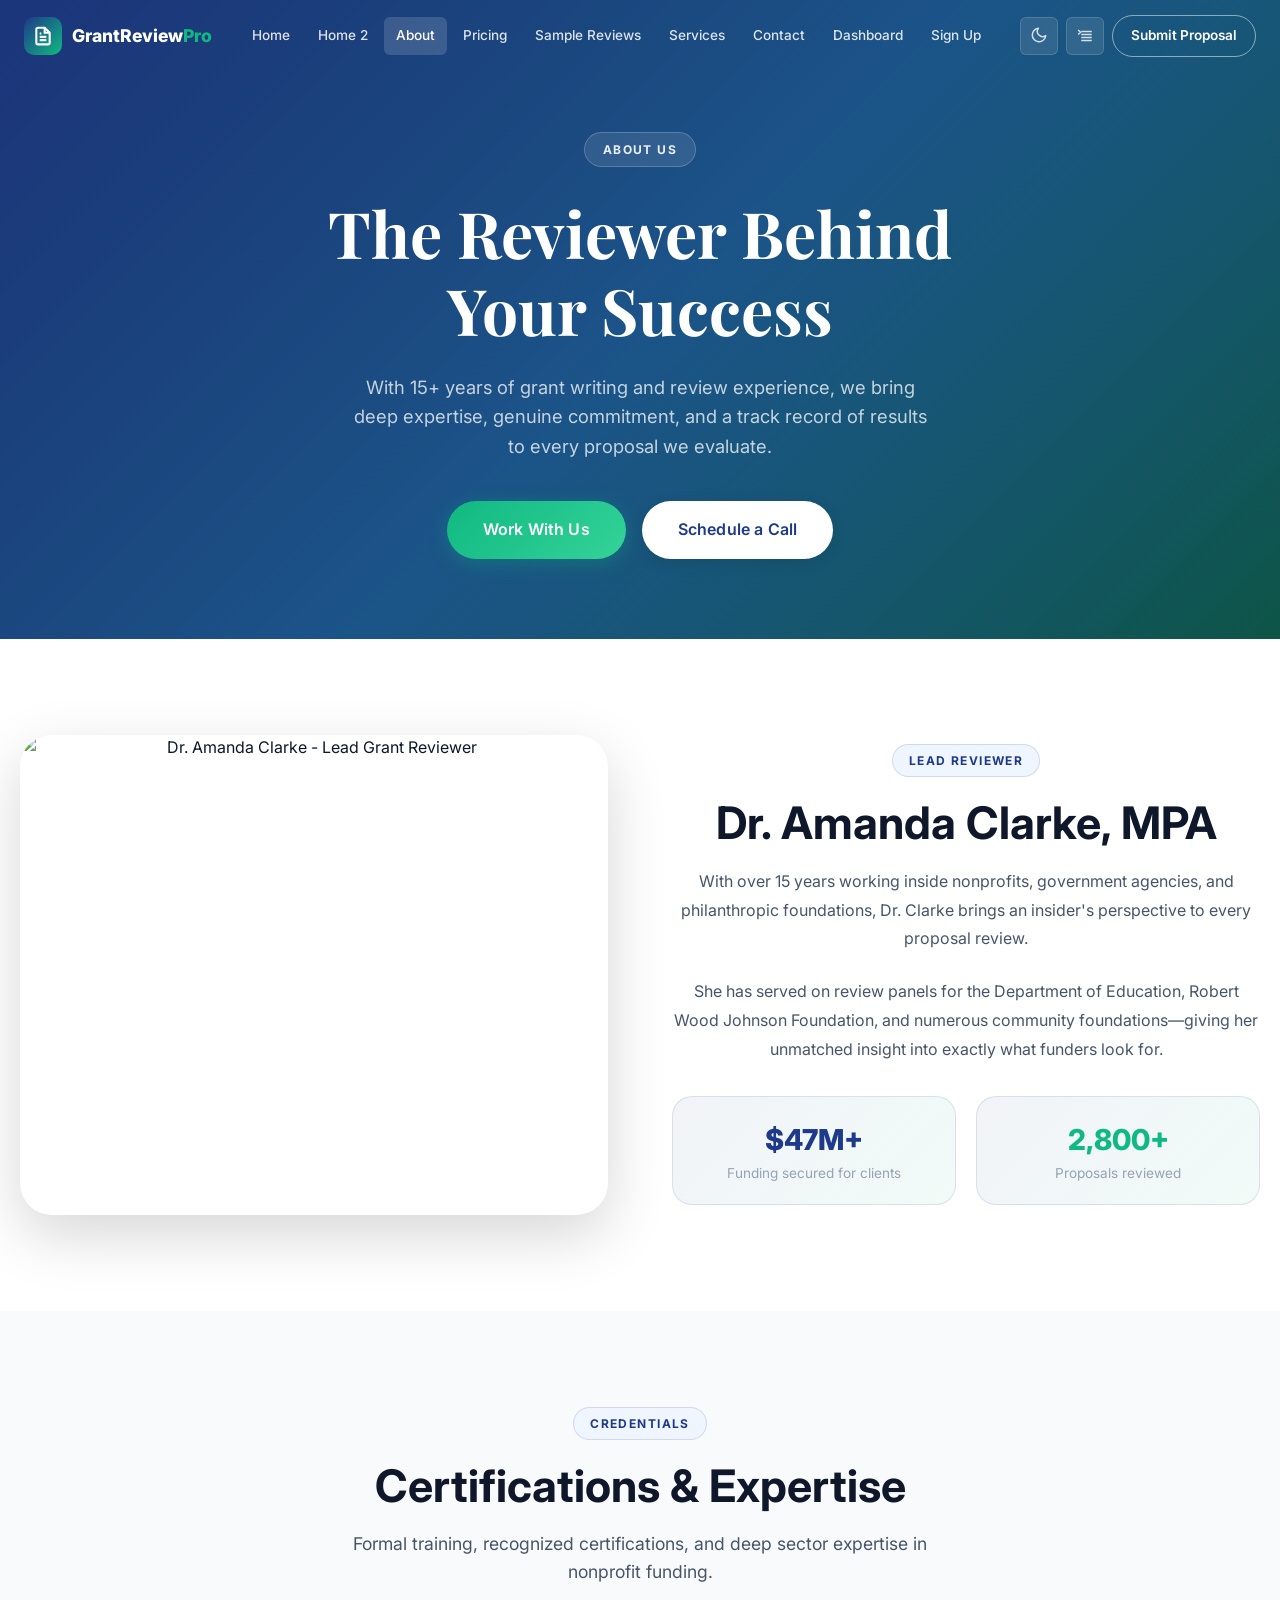
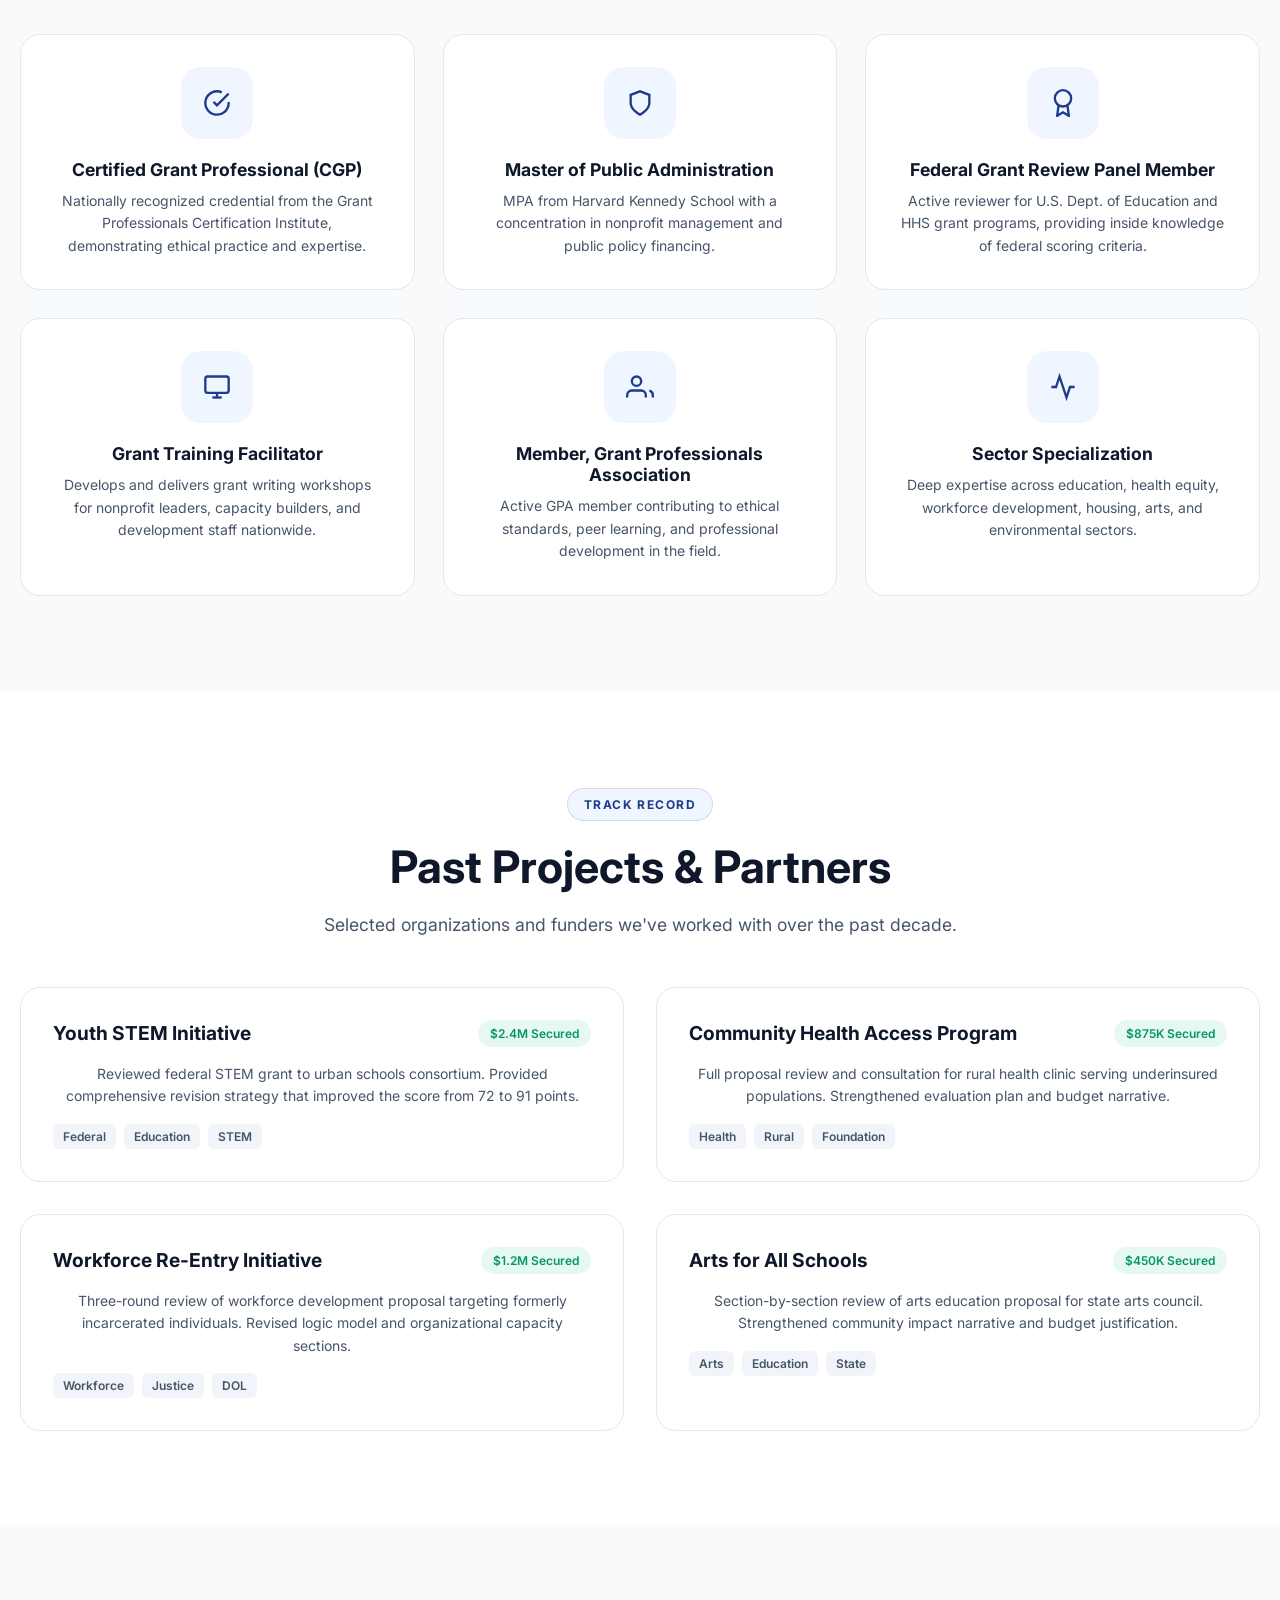
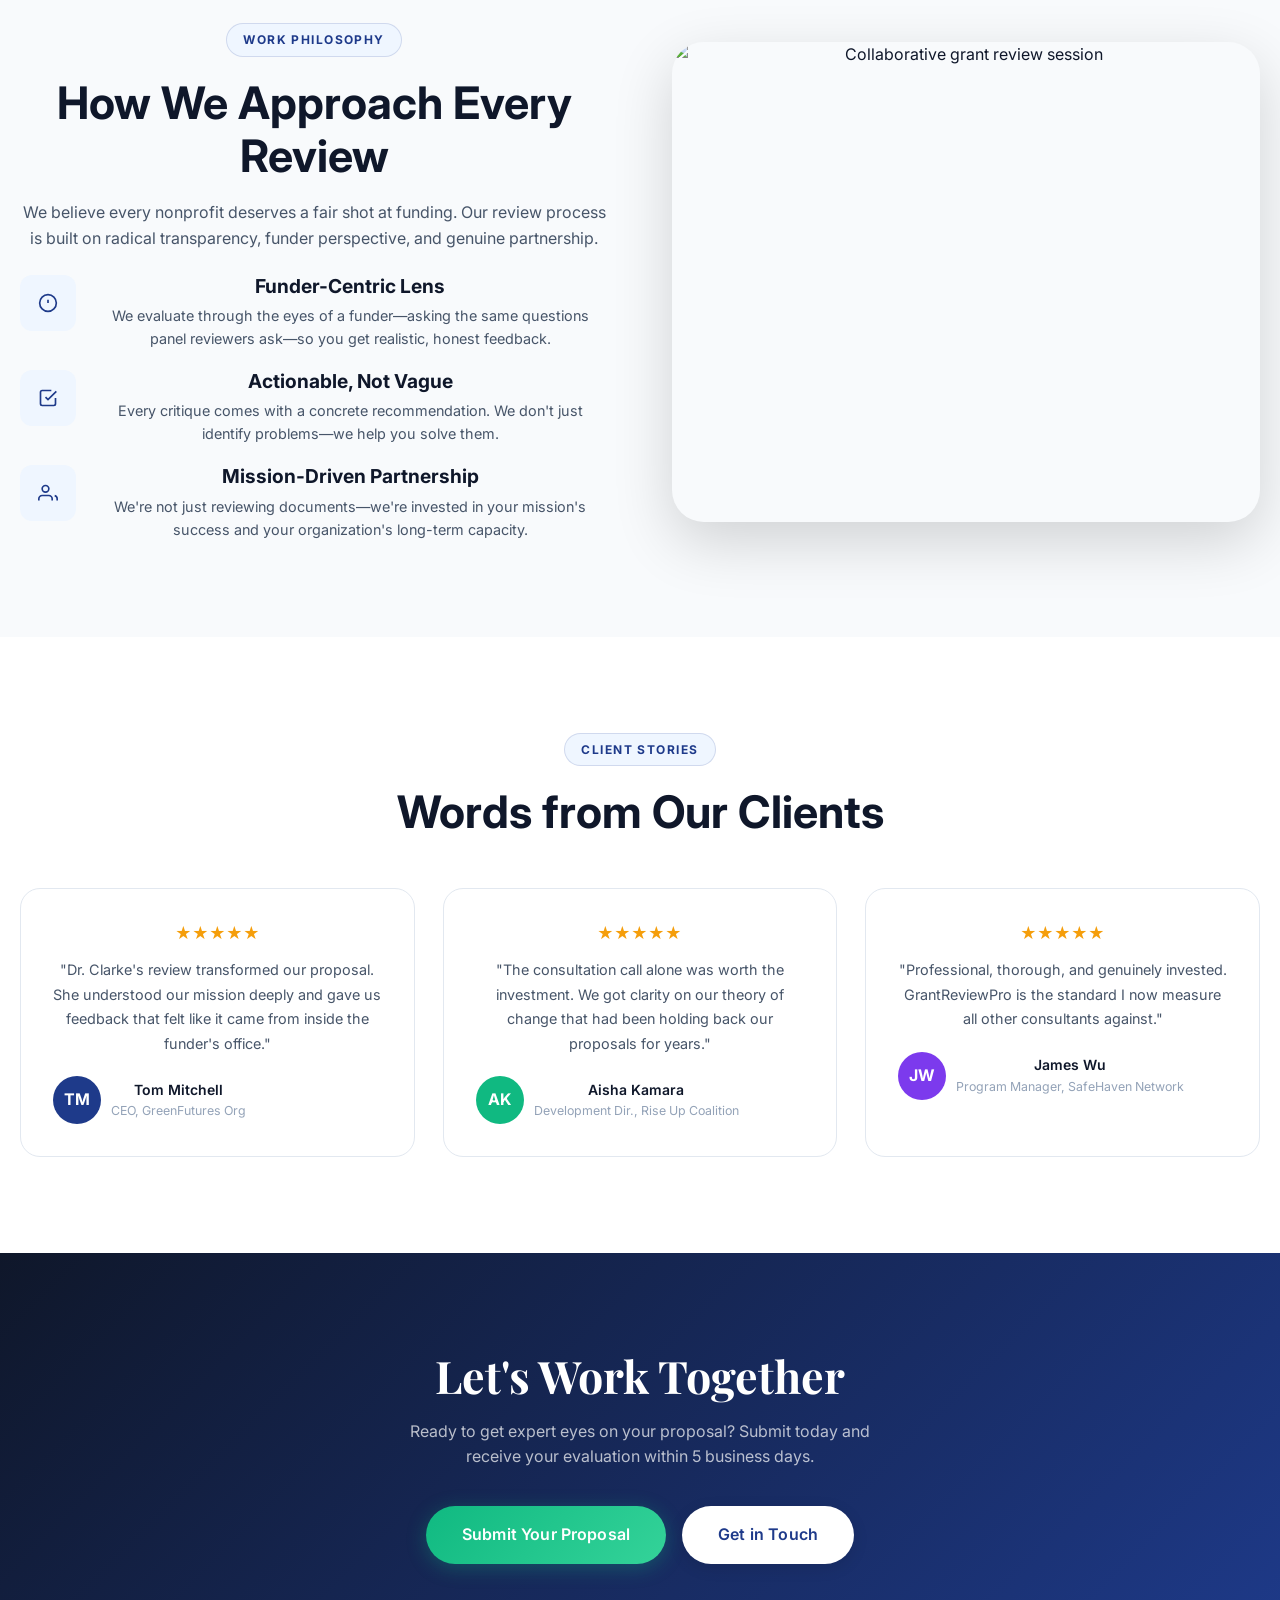
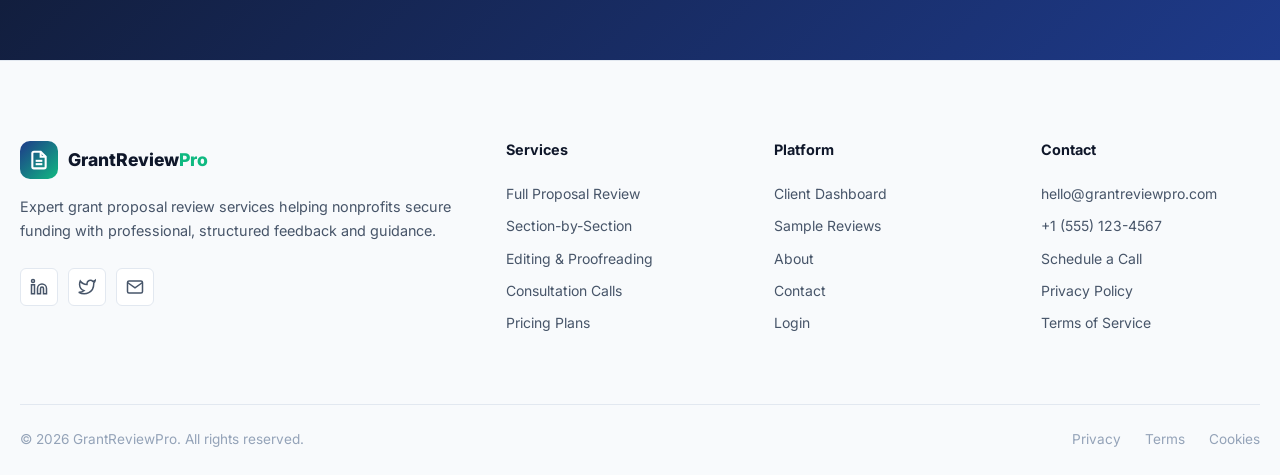
==== about.html @ 3aad11c5 "first commit" ====
<!DOCTYPE html>
<html lang="en" data-theme="light">
<head>
<meta charset="UTF-8"/>
<meta name="viewport" content="width=device-width, initial-scale=1.0"/>
<title>About – GrantReviewPro</title>
<meta name="description" content="Meet the expert behind GrantReviewPro. 15+ years of grant review experience helping nonprofits secure funding."/>
<link href="https://fonts.googleapis.com/css2?family=Inter:wght@300;400;500;600;700;800;900&family=Playfair+Display:wght@600;700;800&display=swap" rel="stylesheet"/>
<link rel="stylesheet" href="assets/css/main.css"/>
<link rel="stylesheet" href="assets/css/nav.css"/>
</head>
<body>
<div id="navbar-placeholder"></div>

<!-- HERO -->
<section class="hero" style="min-height:70vh">
  <div class="hero-bg" style="background-image:url('https://images.unsplash.com/photo-1521737604893-d14cc237f11d?w=1920&q=80')"></div>
  <div class="overlay"></div>
  <div class="hero-content">
    <div class="hero-label">About Us</div>
    <h1 class="font-display">The Reviewer Behind<br>Your Success</h1>
    <p>With 15+ years of grant writing and review experience, we bring deep expertise, genuine commitment, and a track record of results to every proposal we evaluate.</p>
    <div class="hero-actions">
      <a href="signup.html" class="btn btn-secondary btn-lg">Work With Us</a>
      <a href="contact.html" class="btn btn-white btn-lg">Schedule a Call</a>
    </div>
  </div>
</section>

<!-- REVIEWER BIO -->
<section class="section" id="bio">
  <div class="container">
    <div class="grid-2" style="align-items:center;gap:64px">
      <div class="reveal-left">
        <img src="https://images.unsplash.com/photo-1573496359142-b8d87734a5a2?w=800&q=80" alt="Dr. Amanda Clarke - Lead Grant Reviewer" style="border-radius:var(--radius-xl);height:480px;object-fit:cover;box-shadow:var(--shadow-xl)"/>
      </div>
      <div class="reveal-right">
        <div class="section-label">Lead Reviewer</div>
        <h2 class="section-title">Dr. Amanda Clarke, MPA</h2>
        <p style="font-size:1rem;line-height:1.8;margin-bottom:24px">With over 15 years working inside nonprofits, government agencies, and philanthropic foundations, Dr. Clarke brings an insider's perspective to every proposal review.</p>
        <p style="font-size:1rem;line-height:1.8;margin-bottom:32px">She has served on review panels for the Department of Education, Robert Wood Johnson Foundation, and numerous community foundations—giving her unmatched insight into exactly what funders look for.</p>
        <div class="grid-2" style="gap:20px">
          <div class="highlight-box" style="padding:20px">
            <div style="font-size:1.8rem;font-weight:800;color:var(--primary)">$47M+</div>
            <div style="font-size:.85rem;color:var(--text-muted)">Funding secured for clients</div>
          </div>
          <div class="highlight-box" style="padding:20px">
            <div style="font-size:1.8rem;font-weight:800;color:var(--secondary)">2,800+</div>
            <div style="font-size:.85rem;color:var(--text-muted)">Proposals reviewed</div>
          </div>
        </div>
      </div>
    </div>
  </div>
</section>

<!-- CERTIFICATIONS -->
<section class="section bg-2" id="certifications">
  <div class="container">
    <div class="text-center mb-48">
      <div class="section-label">Credentials</div>
      <h2 class="section-title">Certifications &amp; Expertise</h2>
      <p class="section-desc">Formal training, recognized certifications, and deep sector expertise in nonprofit funding.</p>
    </div>
    <div class="grid-3">
      <div class="card reveal stagger-1">
        <div class="icon-box icon-box-lg" style="margin:0 auto 20px">
          <svg width="28" height="28" viewBox="0 0 24 24" fill="none" stroke="currentColor" stroke-width="2"><path d="M22 11.08V12a10 10 0 1 1-5.93-9.14"/><polyline points="22 4 12 14.01 9 11.01"/></svg>
        </div>
        <h3 style="font-size:1.1rem;margin-bottom:10px">Certified Grant Professional (CGP)</h3>
        <p style="font-size:.875rem">Nationally recognized credential from the Grant Professionals Certification Institute, demonstrating ethical practice and expertise.</p>
      </div>
      <div class="card reveal stagger-2">
        <div class="icon-box icon-box-lg" style="margin:0 auto 20px">
          <svg width="28" height="28" viewBox="0 0 24 24" fill="none" stroke="currentColor" stroke-width="2"><path d="M12 22s8-4 8-10V5l-8-3-8 3v7c0 6 8 10 8 10z"/></svg>
        </div>
        <h3 style="font-size:1.1rem;margin-bottom:10px">Master of Public Administration</h3>
        <p style="font-size:.875rem">MPA from Harvard Kennedy School with a concentration in nonprofit management and public policy financing.</p>
      </div>
      <div class="card reveal stagger-3">
        <div class="icon-box icon-box-lg" style="margin:0 auto 20px">
          <svg width="28" height="28" viewBox="0 0 24 24" fill="none" stroke="currentColor" stroke-width="2"><circle cx="12" cy="8" r="7"/><polyline points="8.21 13.89 7 23 12 20 17 23 15.79 13.88"/></svg>
        </div>
        <h3 style="font-size:1.1rem;margin-bottom:10px">Federal Grant Review Panel Member</h3>
        <p style="font-size:.875rem">Active reviewer for U.S. Dept. of Education and HHS grant programs, providing inside knowledge of federal scoring criteria.</p>
      </div>
      <div class="card reveal stagger-1">
        <div class="icon-box icon-box-lg" style="margin:0 auto 20px">
          <svg width="28" height="28" viewBox="0 0 24 24" fill="none" stroke="currentColor" stroke-width="2"><rect x="2" y="3" width="20" height="14" rx="2"/><line x1="8" y1="21" x2="16" y2="21"/><line x1="12" y1="17" x2="12" y2="21"/></svg>
        </div>
        <h3 style="font-size:1.1rem;margin-bottom:10px">Grant Training Facilitator</h3>
        <p style="font-size:.875rem">Develops and delivers grant writing workshops for nonprofit leaders, capacity builders, and development staff nationwide.</p>
      </div>
      <div class="card reveal stagger-2">
        <div class="icon-box icon-box-lg" style="margin:0 auto 20px">
          <svg width="28" height="28" viewBox="0 0 24 24" fill="none" stroke="currentColor" stroke-width="2"><path d="M17 21v-2a4 4 0 0 0-4-4H5a4 4 0 0 0-4 4v2"/><circle cx="9" cy="7" r="4"/><path d="M23 21v-2a4 4 0 0 0-3-3.87"/></svg>
        </div>
        <h3 style="font-size:1.1rem;margin-bottom:10px">Member, Grant Professionals Association</h3>
        <p style="font-size:.875rem">Active GPA member contributing to ethical standards, peer learning, and professional development in the field.</p>
      </div>
      <div class="card reveal stagger-3">
        <div class="icon-box icon-box-lg" style="margin:0 auto 20px">
          <svg width="28" height="28" viewBox="0 0 24 24" fill="none" stroke="currentColor" stroke-width="2"><polyline points="22 12 18 12 15 21 9 3 6 12 2 12"/></svg>
        </div>
        <h3 style="font-size:1.1rem;margin-bottom:10px">Sector Specialization</h3>
        <p style="font-size:.875rem">Deep expertise across education, health equity, workforce development, housing, arts, and environmental sectors.</p>
      </div>
    </div>
  </div>
</section>

<!-- PAST PROJECTS -->
<section class="section" id="past-projects">
  <div class="container">
    <div class="text-center mb-48">
      <div class="section-label">Track Record</div>
      <h2 class="section-title">Past Projects &amp; Partners</h2>
      <p class="section-desc">Selected organizations and funders we've worked with over the past decade.</p>
    </div>
    <div class="grid-2" style="gap:32px">
      <div class="card reveal stagger-1">
        <div style="display:flex;align-items:center;justify-content:space-between;margin-bottom:16px">
          <h4>Youth STEM Initiative</h4>
          <span class="badge badge-success">$2.4M Secured</span>
        </div>
        <p style="font-size:.875rem">Reviewed federal STEM grant to urban schools consortium. Provided comprehensive revision strategy that improved the score from 72 to 91 points.</p>
        <div style="margin-top:16px;display:flex;gap:8px">
          <span class="tag">Federal</span><span class="tag">Education</span><span class="tag">STEM</span>
        </div>
      </div>
      <div class="card reveal stagger-2">
        <div style="display:flex;align-items:center;justify-content:space-between;margin-bottom:16px">
          <h4>Community Health Access Program</h4>
          <span class="badge badge-success">$875K Secured</span>
        </div>
        <p style="font-size:.875rem">Full proposal review and consultation for rural health clinic serving underinsured populations. Strengthened evaluation plan and budget narrative.</p>
        <div style="margin-top:16px;display:flex;gap:8px">
          <span class="tag">Health</span><span class="tag">Rural</span><span class="tag">Foundation</span>
        </div>
      </div>
      <div class="card reveal stagger-3">
        <div style="display:flex;align-items:center;justify-content:space-between;margin-bottom:16px">
          <h4>Workforce Re-Entry Initiative</h4>
          <span class="badge badge-success">$1.2M Secured</span>
        </div>
        <p style="font-size:.875rem">Three-round review of workforce development proposal targeting formerly incarcerated individuals. Revised logic model and organizational capacity sections.</p>
        <div style="margin-top:16px;display:flex;gap:8px">
          <span class="tag">Workforce</span><span class="tag">Justice</span><span class="tag">DOL</span>
        </div>
      </div>
      <div class="card reveal stagger-4">
        <div style="display:flex;align-items:center;justify-content:space-between;margin-bottom:16px">
          <h4>Arts for All Schools</h4>
          <span class="badge badge-success">$450K Secured</span>
        </div>
        <p style="font-size:.875rem">Section-by-section review of arts education proposal for state arts council. Strengthened community impact narrative and budget justification.</p>
        <div style="margin-top:16px;display:flex;gap:8px">
          <span class="tag">Arts</span><span class="tag">Education</span><span class="tag">State</span>
        </div>
      </div>
    </div>
  </div>
</section>

<!-- PHILOSOPHY -->
<section class="section bg-2" id="philosophy">
  <div class="container">
    <div class="grid-2" style="align-items:center;gap:64px">
      <div class="reveal-left">
        <div class="section-label">Work Philosophy</div>
        <h2 class="section-title">How We Approach Every Review</h2>
        <p style="margin-bottom:24px">We believe every nonprofit deserves a fair shot at funding. Our review process is built on radical transparency, funder perspective, and genuine partnership.</p>
        <div style="display:flex;flex-direction:column;gap:20px">
          <div style="display:flex;gap:16px">
            <div class="icon-box" style="flex-shrink:0">
              <svg width="20" height="20" viewBox="0 0 24 24" fill="none" stroke="currentColor" stroke-width="2"><circle cx="12" cy="12" r="10"/><line x1="12" y1="8" x2="12" y2="12"/><line x1="12" y1="16" x2="12.01" y2="16"/></svg>
            </div>
            <div>
              <h4 style="margin-bottom:6px">Funder-Centric Lens</h4>
              <p style="font-size:.9rem">We evaluate through the eyes of a funder—asking the same questions panel reviewers ask—so you get realistic, honest feedback.</p>
            </div>
          </div>
          <div style="display:flex;gap:16px">
            <div class="icon-box" style="flex-shrink:0">
              <svg width="20" height="20" viewBox="0 0 24 24" fill="none" stroke="currentColor" stroke-width="2"><path d="M9 11l3 3L22 4"/><path d="M21 12v7a2 2 0 0 1-2 2H5a2 2 0 0 1-2-2V5a2 2 0 0 1 2-2h11"/></svg>
            </div>
            <div>
              <h4 style="margin-bottom:6px">Actionable, Not Vague</h4>
              <p style="font-size:.9rem">Every critique comes with a concrete recommendation. We don't just identify problems—we help you solve them.</p>
            </div>
          </div>
          <div style="display:flex;gap:16px">
            <div class="icon-box" style="flex-shrink:0">
              <svg width="20" height="20" viewBox="0 0 24 24" fill="none" stroke="currentColor" stroke-width="2"><path d="M17 21v-2a4 4 0 0 0-4-4H5a4 4 0 0 0-4 4v2"/><circle cx="9" cy="7" r="4"/><path d="M23 21v-2a4 4 0 0 0-3-3.87"/></svg>
            </div>
            <div>
              <h4 style="margin-bottom:6px">Mission-Driven Partnership</h4>
              <p style="font-size:.9rem">We're not just reviewing documents—we're invested in your mission's success and your organization's long-term capacity.</p>
            </div>
          </div>
        </div>
      </div>
      <div class="reveal-right">
        <img src="https://images.unsplash.com/photo-1552664730-d307ca884978?w=800&q=80" alt="Collaborative grant review session" style="border-radius:var(--radius-xl);height:480px;object-fit:cover;box-shadow:var(--shadow-xl)"/>
      </div>
    </div>
  </div>
</section>

<!-- TESTIMONIALS -->
<section class="section" id="about-testimonials">
  <div class="container">
    <div class="text-center mb-48">
      <div class="section-label">Client Stories</div>
      <h2 class="section-title">Words from Our Clients</h2>
    </div>
    <div class="grid-3">
      <div class="card reveal stagger-1">
        <div style="color:var(--accent);margin-bottom:12px">★★★★★</div>
        <p style="font-size:.9rem;line-height:1.7;margin-bottom:20px">"Dr. Clarke's review transformed our proposal. She understood our mission deeply and gave us feedback that felt like it came from inside the funder's office."</p>
        <div style="display:flex;align-items:center;gap:10px">
          <div class="avatar" style="background:var(--primary);color:#fff">TM</div>
          <div><div style="font-weight:600;font-size:.875rem">Tom Mitchell</div><div style="font-size:.775rem;color:var(--text-muted)">CEO, GreenFutures Org</div></div>
        </div>
      </div>
      <div class="card reveal stagger-2">
        <div style="color:var(--accent);margin-bottom:12px">★★★★★</div>
        <p style="font-size:.9rem;line-height:1.7;margin-bottom:20px">"The consultation call alone was worth the investment. We got clarity on our theory of change that had been holding back our proposals for years."</p>
        <div style="display:flex;align-items:center;gap:10px">
          <div class="avatar" style="background:var(--secondary);color:#fff">AK</div>
          <div><div style="font-weight:600;font-size:.875rem">Aisha Kamara</div><div style="font-size:.775rem;color:var(--text-muted)">Development Dir., Rise Up Coalition</div></div>
        </div>
      </div>
      <div class="card reveal stagger-3">
        <div style="color:var(--accent);margin-bottom:12px">★★★★★</div>
        <p style="font-size:.9rem;line-height:1.7;margin-bottom:20px">"Professional, thorough, and genuinely invested. GrantReviewPro is the standard I now measure all other consultants against."</p>
        <div style="display:flex;align-items:center;gap:10px">
          <div class="avatar" style="background:#7C3AED;color:#fff">JW</div>
          <div><div style="font-weight:600;font-size:.875rem">James Wu</div><div style="font-size:.775rem;color:var(--text-muted)">Program Manager, SafeHaven Network</div></div>
        </div>
      </div>
    </div>
  </div>
</section>

<!-- CTA -->
<section class="section" style="background:linear-gradient(135deg,#0F172A,#1E3A8A)">
  <div class="container text-center">
    <h2 class="font-display reveal" style="color:#fff;margin-bottom:16px">Let's Work Together</h2>
    <p class="reveal" style="color:rgba(255,255,255,.7);max-width:500px;margin:0 auto 36px">Ready to get expert eyes on your proposal? Submit today and receive your evaluation within 5 business days.</p>
    <div class="hero-actions" style="justify-content:center">
      <a href="signup.html" class="btn btn-secondary btn-lg">Submit Your Proposal</a>
      <a href="contact.html" class="btn btn-white btn-lg">Get in Touch</a>
    </div>
  </div>
</section>

<div id="footer-placeholder"></div>
<script src="assets/js/components.js"></script>
<script src="assets/js/main.js"></script>
</body>
</html>
---- assets/css/main.css ----
/* ============================================================
   GRANT REVIEWER - Global Stylesheet
   ============================================================ */

@import url('https://fonts.googleapis.com/css2?family=Inter:wght@300;400;500;600;700;800;900&family=Playfair+Display:wght@600;700;800&display=swap');

/* ── Design Tokens ── */
:root {
  --primary: #1E3A8A;
  --primary-light: #2563EB;
  --primary-dark: #1e2d6b;
  --secondary: #10B981;
  --secondary-light: #34D399;
  --secondary-dark: #059669;
  --accent: #F59E0B;

  --bg: #ffffff;
  --bg-2: #F8FAFC;
  --bg-3: #EFF6FF;
  --surface: #ffffff;
  --surface-2: #F1F5F9;
  --border: #E2E8F0;
  --border-light: #F1F5F9;

  --text-primary: #0F172A;
  --text-secondary: #475569;
  --text-muted: #94A3B8;
  --text-white: #ffffff;

  --shadow-sm: 0 1px 3px rgba(0, 0, 0, .08);
  --shadow-md: 0 4px 16px rgba(0, 0, 0, .10);
  --shadow-lg: 0 10px 40px rgba(0, 0, 0, .12);
  --shadow-xl: 0 20px 60px rgba(0, 0, 0, .16);

  --radius-sm: 6px;
  --radius-md: 12px;
  --radius-lg: 20px;
  --radius-xl: 32px;
  --radius-full: 9999px;

  --transition: .3s cubic-bezier(.4, 0, .2, 1);
  --transition-fast: .15s cubic-bezier(.4, 0, .2, 1);

  --nav-h: 72px;
  --max-w: 1280px;
}

/* ── Dark Mode ── */
[data-theme="dark"] {
  --bg: #0B1120;
  --bg-2: #0F172A;
  --bg-3: #1E293B;
  --surface: #1E293B;
  --surface-2: #263349;
  --border: #334155;
  --border-light: #1E293B;

  --text-primary: #F1F5F9;
  --text-secondary: #94A3B8;
  --text-muted: #64748B;

  --shadow-sm: 0 1px 3px rgba(0, 0, 0, .3);
  --shadow-md: 0 4px 16px rgba(0, 0, 0, .4);
  --shadow-lg: 0 10px 40px rgba(0, 0, 0, .5);
  --shadow-xl: 0 20px 60px rgba(0, 0, 0, .6);
}

/* ── Reset ── */
*,
*::before,
*::after {
  box-sizing: border-box;
  margin: 0;
  padding: 0;
}

html {
  scroll-behavior: smooth;
  font-size: 16px;
}

body {
  font-family: 'Inter', sans-serif;
  background: var(--bg);
  color: var(--text-primary);
  line-height: 1.6;
  transition: background var(--transition), color var(--transition);
  overflow-x: hidden;
}

[dir="rtl"] body {
  direction: rtl;
}

img {
  display: block;
  width: 100%;
  height: auto;
  object-fit: cover;
}

a {
  text-decoration: none;
  color: inherit;
}

button {
  cursor: pointer;
  border: none;
  background: none;
  font-family: inherit;
}

ul {
  list-style: none;
}

/* ── Typography ── */
.font-display {
  font-family: 'Playfair Display', serif;
}

h1,
h2,
h3,
h4,
h5,
h6 {
  line-height: 1.2;
  font-weight: 700;
}

h1 {
  font-size: clamp(2.2rem, 5vw, 4rem);
}

h2 {
  font-size: clamp(1.8rem, 3.5vw, 2.8rem);
}

h3 {
  font-size: clamp(1.3rem, 2.5vw, 1.8rem);
}

h4 {
  font-size: 1.2rem;
}

p {
  color: var(--text-secondary);
}

/* ── Container ── */
.container {
  max-width: var(--max-w);
  margin: 0 auto;
  padding: 0 24px;
}

.section {
  padding: 96px 0;
}

.section-sm {
  padding: 64px 0;
}

/* ── Section Labels ── */
.section-label {
  display: inline-flex;
  align-items: center;
  gap: 8px;
  background: var(--bg-3);
  color: var(--primary);
  font-size: .75rem;
  font-weight: 700;
  letter-spacing: .12em;
  text-transform: uppercase;
  padding: 6px 16px;
  border-radius: var(--radius-full);
  border: 1px solid rgba(30, 58, 138, .15);
  margin-bottom: 20px;
}

[data-theme="dark"] .section-label {
  background: rgba(37, 99, 235, .15);
  border-color: rgba(37, 99, 235, .3);
}

.section-title {
  margin-bottom: 16px;
}

.section-desc {
  color: var(--text-secondary);
  font-size: 1.1rem;
  max-width: 640px;
}

.text-center {
  text-align: center;
}

.text-center .section-desc {
  margin: 0 auto;
}

/* ── Gradient Text ── */
.gradient-text {
  background: linear-gradient(135deg, var(--primary) 0%, var(--secondary) 100%);
  -webkit-background-clip: text;
  -webkit-text-fill-color: transparent;
  background-clip: text;
}

/* ── Buttons ── */
.btn {
  display: inline-flex;
  align-items: center;
  justify-content: center;
  gap: 8px;
  padding: 13px 28px;
  border-radius: var(--radius-full);
  font-weight: 600;
  font-size: .95rem;
  transition: all var(--transition);
  white-space: nowrap;
  letter-spacing: .01em;
}

.btn-primary {
  background: linear-gradient(135deg, var(--primary) 0%, var(--primary-light) 100%);
  color: #fff;
  box-shadow: 0 4px 20px rgba(30, 58, 138, .35);
}

.btn-primary:hover {
  transform: translateY(-2px);
  box-shadow: 0 8px 30px rgba(30, 58, 138, .45);
}

.btn-secondary {
  background: linear-gradient(135deg, var(--secondary) 0%, var(--secondary-light) 100%);
  color: #fff;
  box-shadow: 0 4px 20px rgba(16, 185, 129, .3);
}

.btn-secondary:hover {
  transform: translateY(-2px);
  box-shadow: 0 8px 30px rgba(16, 185, 129, .4);
}

.btn-outline {
  border: 2px solid var(--primary);
  color: var(--primary);
  background: transparent;
}

.btn-outline:hover {
  background: var(--primary);
  color: #fff;
  transform: translateY(-2px);
}

.btn-ghost {
  color: var(--text-primary);
  border: 1.5px solid var(--border);
  background: var(--surface);
}

.btn-ghost:hover {
  border-color: var(--primary);
  color: var(--primary);
}

.btn-white {
  background: #fff;
  color: var(--primary);
  box-shadow: var(--shadow-md);
}

.btn-white:hover {
  transform: translateY(-2px);
  box-shadow: var(--shadow-lg);
}

.btn-lg {
  padding: 16px 36px;
  font-size: 1rem;
}

.btn-sm {
  padding: 9px 20px;
  font-size: .85rem;
}

/* ── Cards ── */
.card {
  background: var(--surface);
  border: 1px solid var(--border);
  border-radius: var(--radius-lg);
  padding: 32px;
  transition: all var(--transition);
}

.card:hover {
  transform: translateY(-4px);
  box-shadow: var(--shadow-lg);
  border-color: var(--primary-light);
}

.card-sm {
  padding: 24px;
  border-radius: var(--radius-md);
}

/* ── Badge ── */
.badge {
  display: inline-flex;
  align-items: center;
  gap: 4px;
  padding: 4px 12px;
  border-radius: var(--radius-full);
  font-size: .75rem;
  font-weight: 600;
}

.badge-primary {
  background: rgba(30, 58, 138, .1);
  color: var(--primary);
}

.badge-secondary {
  background: rgba(16, 185, 129, .1);
  color: var(--secondary-dark);
}

.badge-accent {
  background: rgba(245, 158, 11, .1);
  color: #B45309;
}

.badge-success {
  background: rgba(16, 185, 129, .1);
  color: #059669;
}

.badge-pending {
  background: rgba(245, 158, 11, .1);
  color: #92400E;
}

.badge-review {
  background: rgba(139, 92, 246, .1);
  color: #7C3AED;
}

/* ── Grid Helpers ── */
.grid-2 {
  display: grid;
  grid-template-columns: repeat(2, 1fr);
  gap: 32px;
}

.grid-3 {
  display: grid;
  grid-template-columns: repeat(3, 1fr);
  gap: 28px;
}

.grid-4 {
  display: grid;
  grid-template-columns: repeat(4, 1fr);
  gap: 24px;
}

/* ── Divider ── */
.divider {
  height: 1px;
  background: var(--border);
  margin: 48px 0;
}

/* ── Avatar ── */
.avatar {
  width: 48px;
  height: 48px;
  border-radius: 50%;
  background: var(--bg-3);
  display: flex;
  align-items: center;
  justify-content: center;
  font-weight: 700;
  color: var(--primary);
  font-size: 1rem;
  flex-shrink: 0;
}

.avatar-lg {
  width: 72px;
  height: 72px;
  font-size: 1.4rem;
}

/* ── Progress bar ── */
.progress-bar {
  height: 8px;
  background: var(--border);
  border-radius: var(--radius-full);
  overflow: hidden;
}

.progress-fill {
  height: 100%;
  border-radius: var(--radius-full);
  background: linear-gradient(90deg, var(--primary), var(--secondary));
  width: 0;
  transition: width 1.2s cubic-bezier(.4, 0, .2, 1);
}

/* ── Tags ── */
.tag {
  display: inline-flex;
  align-items: center;
  gap: 4px;
  padding: 3px 10px;
  border-radius: var(--radius-sm);
  font-size: .75rem;
  font-weight: 600;
  background: var(--surface-2);
  color: var(--text-secondary);
}

/* ── Icon Box ── */
.icon-box {
  width: 56px;
  height: 56px;
  border-radius: var(--radius-md);
  background: var(--bg-3);
  display: flex;
  align-items: center;
  justify-content: center;
  color: var(--primary);
  flex-shrink: 0;
  transition: all var(--transition);
}

.icon-box-lg {
  width: 72px;
  height: 72px;
  border-radius: var(--radius-lg);
}

.card:hover .icon-box {
  background: var(--primary);
  color: #fff;
}

/* ── Scroll Reveal ── */
.reveal {
  opacity: 0;
  transform: translateY(32px);
  transition: opacity .7s ease, transform .7s ease;
}

.reveal.visible {
  opacity: 1;
  transform: translateY(0);
}

.reveal-left {
  opacity: 0;
  transform: translateX(-32px);
  transition: opacity .7s ease, transform .7s ease;
}

.reveal-left.visible {
  opacity: 1;
  transform: translateX(0);
}

.reveal-right {
  opacity: 0;
  transform: translateX(32px);
  transition: opacity .7s ease, transform .7s ease;
}

.reveal-right.visible {
  opacity: 1;
  transform: translateX(0);
}

.stagger-1 {
  transition-delay: .1s;
}

.stagger-2 {
  transition-delay: .2s;
}

.stagger-3 {
  transition-delay: .3s;
}

.stagger-4 {
  transition-delay: .4s;
}

.stagger-5 {
  transition-delay: .5s;
}

/* ── Overlay ── */
.overlay {
  position: absolute;
  inset: 0;
  background: linear-gradient(135deg, rgba(30, 58, 138, .85) 0%, rgba(16, 185, 129, .4) 100%);
}

.overlay-dark {
  position: absolute;
  inset: 0;
  background: linear-gradient(to bottom, rgba(15, 23, 42, .6) 0%, rgba(15, 23, 42, .9) 100%);
}

/* ── Form ── */
.form-group {
  margin-bottom: 20px;
}

.form-label {
  display: block;
  font-size: .875rem;
  font-weight: 600;
  margin-bottom: 8px;
  color: var(--text-primary);
}

.form-control {
  width: 100%;
  padding: 12px 16px;
  border: 1.5px solid var(--border);
  border-radius: var(--radius-md);
  background: var(--surface);
  color: var(--text-primary);
  font-family: inherit;
  font-size: .95rem;
  transition: border-color var(--transition), box-shadow var(--transition);
  outline: none;
}

.form-control:focus {
  border-color: var(--primary);
  box-shadow: 0 0 0 3px rgba(30, 58, 138, .12);
}

.form-control::placeholder {
  color: var(--text-muted);
}

select.form-control {
  appearance: none;
  background-image: url("data:image/svg+xml,%3Csvg xmlns='http://www.w3.org/2000/svg' viewBox='0 0 24 24' fill='none' stroke='%2394A3B8' stroke-width='2'%3E%3Cpath d='M6 9l6 6 6-6'/%3E%3C/svg%3E");
  background-repeat: no-repeat;
  background-position: right 12px center;
  background-size: 18px;
  padding-right: 40px;
}

textarea.form-control {
  resize: vertical;
  min-height: 120px;
}

/* ── Scrollbar ── */
::-webkit-scrollbar {
  width: 6px;
}

::-webkit-scrollbar-track {
  background: var(--bg-2);
}

::-webkit-scrollbar-thumb {
  background: var(--border);
  border-radius: 3px;
}

::-webkit-scrollbar-thumb:hover {
  background: var(--primary-light);
}

/* ── Utility ── */
.flex {
  display: flex;
}

.flex-center {
  display: flex;
  align-items: center;
  justify-content: center;
}

.flex-between {
  display: flex;
  align-items: center;
  justify-content: space-between;
}

.flex-col {
  display: flex;
  flex-direction: column;
}

.items-center {
  align-items: center;
}

.gap-8 {
  gap: 8px;
}

.gap-12 {
  gap: 12px;
}

.gap-16 {
  gap: 16px;
}

.gap-24 {
  gap: 24px;
}

.gap-32 {
  gap: 32px;
}

.mt-8 {
  margin-top: 8px;
}

.mt-12 {
  margin-top: 12px;
}

.mt-16 {
  margin-top: 16px;
}

.mt-24 {
  margin-top: 24px;
}

.mt-32 {
  margin-top: 32px;
}

.mt-48 {
  margin-top: 48px;
}

.mb-8 {
  margin-bottom: 8px;
}

.mb-16 {
  margin-bottom: 16px;
}

.mb-24 {
  margin-bottom: 24px;
}

.mb-48 {
  margin-bottom: 48px;
}

.w-full {
  width: 100%;
}

.relative {
  position: relative;
}

.overflow-hidden {
  overflow: hidden;
}

.text-primary-color {
  color: var(--primary);
}

.text-secondary-color {
  color: var(--secondary);
}

.text-muted {
  color: var(--text-muted);
  font-size: .875rem;
}

.fw-600 {
  font-weight: 600;
}

.fw-700 {
  font-weight: 700;
}

.bg-surface {
  background: var(--surface);
}

.bg-2 {
  background: var(--bg-2);
}

.border-top {
  border-top: 1px solid var(--border);
}

/* ── Highlight box ── */
.highlight-box {
  background: linear-gradient(135deg, rgba(30, 58, 138, .06), rgba(16, 185, 129, .06));
  border: 1px solid rgba(30, 58, 138, .12);
  border-radius: var(--radius-lg);
  padding: 32px;
}

[data-theme="dark"] .highlight-box {
  background: linear-gradient(135deg, rgba(37, 99, 235, .1), rgba(16, 185, 129, .08));
  border-color: rgba(37, 99, 235, .2);
}

/* ── Global Alignments & Overrides ── */
html,
body {
  width: 100%;
  overflow-x: hidden;
}

.container {
  width: 100%;
  max-width: 1400px;
  margin: auto;
  padding: 0 20px;
}

body section {
  display: flex;
  flex-direction: column;
  justify-content: center;
  align-items: center;
  text-align: center;
}

img,
.logo,
logo {
  max-width: 100%;
  height: auto;
}

/* ── Responsive ── */
@media (max-width: 1024px) {
  .grid-4 {
    grid-template-columns: repeat(2, 1fr);
  }
}

@media (max-width: 768px) {
  .section {
    padding: 64px 0;
  }

  .section-sm {
    padding: 40px 0;
  }

  .grid-2,
  .grid-3,
  .grid-4 {
    grid-template-columns: 1fr;
  }

  .container {
    padding: 0 16px;
  }

  .btn-lg {
    padding: 14px 28px;
  }
}

@media (max-width: 760px) {
  .container {
    padding: 0 15px;
  }
}

@media (max-width: 480px) {
  h1 {
    font-size: 1.9rem;
  }

  h2 {
    font-size: 1.6rem;
  }
}

@media (max-width: 360px) {

  h1,
  h2,
  h3,
  p {
    text-align: center;
    word-break: break-word;
  }
}
---- assets/css/nav.css ----
/* ============================================================
   NAVIGATION - nav.css
   ============================================================ */

.navbar {
  position: fixed;
  top: 0;
  left: 0;
  right: 0;
  height: var(--nav-h);
  z-index: 1000;
  transition: all var(--transition);
  background: transparent;
}

.navbar.scrolled {
  background: var(--surface);
  box-shadow: var(--shadow-md);
  border-bottom: 1px solid var(--border);
}

.navbar-inner {
  max-width: var(--max-w);
  margin: 0 auto;
  padding: 0 24px;
  height: 100%;
  display: flex;
  align-items: center;
  justify-content: space-between;
  gap: 16px;
}

/* Logo */
.nav-logo {
  display: flex;
  align-items: center;
  gap: 10px;
  font-weight: 800;
  font-size: 1.1rem;
  color: #fff;
  flex-shrink: 0;
  transition: color var(--transition);
}

.nav-logo .logo-icon {
  width: 38px;
  height: 38px;
  background: linear-gradient(135deg, var(--primary), var(--secondary));
  border-radius: 10px;
  display: flex;
  align-items: center;
  justify-content: center;
  color: #fff;
  flex-shrink: 0;
}

.navbar.scrolled .nav-logo {
  color: var(--text-primary);
}

/* Links */
.nav-links {
  display: flex;
  align-items: center;
  gap: 4px;
  flex: 1;
  justify-content: center;
  flex-wrap: nowrap;
}

.nav-link {
  padding: 8px 12px;
  font-size: .85rem;
  font-weight: 500;
  border-radius: var(--radius-sm);
  color: rgba(255, 255, 255, .85);
  transition: all var(--transition-fast);
  white-space: nowrap;
}

.nav-link:hover,
.nav-link.active {
  color: #fff;
  background: rgba(255, 255, 255, .15);
}

.navbar.scrolled .nav-link {
  color: var(--text-secondary);
}

.navbar.scrolled .nav-link:hover,
.navbar.scrolled .nav-link.active {
  color: var(--primary);
  background: var(--bg-3);
}

/* Nav Right */
.nav-right {
  display: flex;
  align-items: center;
  gap: 8px;
  flex-shrink: 0;
}

/* Utility icon buttons */
.nav-icon-btn {
  width: 38px;
  height: 38px;
  border-radius: var(--radius-sm);
  display: flex;
  align-items: center;
  justify-content: center;
  color: rgba(255, 255, 255, .8);
  background: rgba(255, 255, 255, .1);
  transition: all var(--transition-fast);
  border: 1px solid rgba(255, 255, 255, .15);
}

.nav-icon-btn:hover {
  background: rgba(255, 255, 255, .2);
  color: #fff;
}

.navbar.scrolled .nav-icon-btn {
  color: var(--text-secondary);
  background: var(--surface-2);
  border-color: var(--border);
}

.navbar.scrolled .nav-icon-btn:hover {
  color: var(--primary);
  border-color: var(--primary);
}

/* CTA Buttons */
.nav-cta-primary {
  padding: 9px 18px;
  background: linear-gradient(135deg, var(--primary), var(--primary-light));
  color: #fff !important;
  border-radius: var(--radius-full);
  font-weight: 600;
  font-size: .85rem;
  transition: all var(--transition);
  box-shadow: 0 3px 12px rgba(30, 58, 138, .35);
}

.nav-cta-primary:hover {
  transform: translateY(-1px);
  box-shadow: 0 5px 18px rgba(30, 58, 138, .45);
}

.nav-cta-secondary {
  padding: 9px 18px;
  border: 1.5px solid rgba(255, 255, 255, .5);
  color: #fff !important;
  border-radius: var(--radius-full);
  font-weight: 600;
  font-size: .85rem;
  transition: all var(--transition);
}

.nav-cta-secondary:hover {
  background: rgba(255, 255, 255, .15);
  border-color: #fff;
}

.navbar.scrolled .nav-cta-secondary {
  border-color: var(--primary);
  color: var(--primary) !important;
}

.navbar.scrolled .nav-cta-secondary:hover {
  background: var(--primary);
  color: #fff !important;
}

/* Mobile hamburger */
.hamburger {
  display: none;
  flex-direction: column;
  gap: 5px;
  width: 38px;
  height: 38px;
  align-items: center;
  justify-content: center;
  border-radius: var(--radius-sm);
  background: rgba(255, 255, 255, .1);
  border: 1px solid rgba(255, 255, 255, .2);
  color: #fff;
  transition: all var(--transition-fast);
}

.hamburger span {
  display: block;
  width: 20px;
  height: 2px;
  background: currentColor;
  border-radius: 2px;
  transition: all var(--transition-fast);
}

.hamburger.open span:nth-child(1) {
  transform: rotate(45deg) translate(5px, 5px);
}

.hamburger.open span:nth-child(2) {
  opacity: 0;
}

.hamburger.open span:nth-child(3) {
  transform: rotate(-45deg) translate(5px, -5px);
}

.navbar.scrolled .hamburger {
  background: var(--surface-2);
  border-color: var(--border);
  color: var(--text-primary);
}

/* Mobile menu */
.mobile-menu {
  display: none;
  position: fixed;
  top: var(--nav-h);
  left: 0;
  right: 0;
  background: var(--surface);
  border-bottom: 1px solid var(--border);
  box-shadow: var(--shadow-lg);
  padding: 20px 24px;
  z-index: 999;
  max-height: calc(100vh - var(--nav-h));
  overflow-y: auto;
}

.mobile-menu.open {
  display: block;
}

.mobile-menu .nav-link {
  display: block;
  padding: 12px 0;
  color: var(--text-primary);
  border-bottom: 1px solid var(--border-light);
  font-size: .95rem;
  background: none !important;
}

.mobile-menu .nav-link:last-of-type {
  border-bottom: none;
}

.mobile-menu .nav-link:hover {
  color: var(--primary);
}

.mobile-menu-actions {
  display: flex;
  flex-direction: column;
  gap: 12px;
  margin-top: 20px;
  padding-top: 20px;
  border-top: 1px solid var(--border);
}

.mobile-menu-utils {
  display: flex;
  gap: 12px;
  margin-top: 12px;
}

.mobile-menu .nav-icon-btn {
  color: var(--text-secondary);
  background: var(--surface-2);
  border-color: var(--border);
}

.mobile-menu .nav-icon-btn:hover {
  color: var(--primary);
  border-color: var(--primary);
}

/* ── FOOTER ── */
.footer {
  background: var(--bg-2);
  border-top: 1px solid var(--border);
  padding-top: 80px;
}

.footer-grid {
  display: grid;
  grid-template-columns: 2fr 1fr 1fr 1fr;
  gap: 48px;
  padding-bottom: 64px;
}

.footer-brand .nav-logo {
  color: var(--text-primary);
  margin-bottom: 16px;
}

.footer-brand p {
  font-size: .9rem;
  line-height: 1.7;
  margin-bottom: 24px;
}

.footer-social {
  display: flex;
  gap: 10px;
}

.footer-social a {
  width: 38px;
  height: 38px;
  border-radius: var(--radius-sm);
  background: var(--surface);
  border: 1px solid var(--border);
  display: flex;
  align-items: center;
  justify-content: center;
  color: var(--text-secondary);
  transition: all var(--transition-fast);
}

.footer-social a:hover {
  color: var(--primary);
  border-color: var(--primary);
  background: var(--bg-3);
}

.footer-col h5 {
  font-size: .9rem;
  font-weight: 700;
  margin-bottom: 20px;
  color: var(--text-primary);
}

.footer-col a {
  display: block;
  font-size: .875rem;
  color: var(--text-secondary);
  padding: 5px 0;
  transition: color var(--transition-fast);
}

.footer-col a:hover {
  color: var(--primary);
}

.footer-bottom {
  border-top: 1px solid var(--border);
  padding: 24px 0;
  display: flex;
  align-items: center;
  justify-content: space-between;
  gap: 16px;
  font-size: .85rem;
  color: var(--text-muted);
}

.footer-bottom-links {
  display: flex;
  gap: 24px;
}

.footer-bottom-links a {
  color: var(--text-muted);
}

.footer-bottom-links a:hover {
  color: var(--primary);
}

/* ── Hero (shared) ── */
.hero {
  position: relative;
  min-height: 100vh;
  display: flex;
  align-items: center;
  overflow: hidden;
  background: linear-gradient(135deg, #0F172A 0%, #1E3A8A 50%, #0B1120 100%);
}

.hero-bg {
  position: absolute;
  inset: 0;
  background-size: cover;
  background-position: center;
  background-attachment: fixed;
  opacity: .25;
}

.hero-content {
  position: relative;
  z-index: 2;
  max-width: var(--max-w);
  margin: 0 auto;
  padding: calc(var(--nav-h) + 60px) 24px 80px;
}

.hero-label {
  display: inline-flex;
  align-items: center;
  gap: 8px;
  background: rgba(255, 255, 255, .1);
  border: 1px solid rgba(255, 255, 255, .2);
  color: rgba(255, 255, 255, .9);
  font-size: .75rem;
  font-weight: 700;
  letter-spacing: .12em;
  text-transform: uppercase;
  padding: 7px 18px;
  border-radius: var(--radius-full);
  margin-bottom: 28px;
  backdrop-filter: blur(10px);
}

.hero h1 {
  color: #fff;
  margin-bottom: 24px;
}

.hero p {
  color: rgba(255, 255, 255, .75);
  font-size: 1.15rem;
  max-width: 580px;
  margin: 0 auto 40px;
}

.hero-actions {
  display: flex;
  justify-content: center;
  gap: 16px;
  flex-wrap: wrap;
  align-items: center;
}

.hero-stats {
  display: flex;
  justify-content: center;
  gap: 48px;
  margin-top: 64px;
  flex-wrap: wrap;
}

.hero-stat-num {
  font-size: 2.2rem;
  font-weight: 800;
  color: #fff;
  line-height: 1;
}

.hero-stat-label {
  color: rgba(255, 255, 255, .6);
  font-size: .85rem;
  margin-top: 4px;
}

.hero-badge {
  display: inline-flex;
  align-items: center;
  gap: 8px;
  background: rgba(16, 185, 129, .15);
  border: 1px solid rgba(16, 185, 129, .3);
  color: #34D399;
  padding: 8px 16px;
  border-radius: var(--radius-full);
  font-size: .8rem;
  font-weight: 600;
  margin-bottom: 16px;
}

/* Hero scroll indicator */
.scroll-down {
  position: absolute;
  bottom: 40px;
  left: 50%;
  transform: translateX(-50%);
  display: flex;
  flex-direction: column;
  align-items: center;
  gap: 8px;
  color: rgba(255, 255, 255, .5);
  font-size: .75rem;
  animation: bounce 2s infinite;
}

@keyframes bounce {

  0%,
  100% {
    transform: translateX(-50%) translateY(0)
  }

  50% {
    transform: translateX(-50%) translateY(8px)
  }
}

/* ── Responsive nav ── */
@media (max-width: 1100px) {
  .nav-links {
    gap: 0;
  }

  .nav-link {
    padding: 8px 8px;
    font-size: .8rem;
  }

  .nav-cta-primary,
  .nav-cta-secondary {
    padding: 8px 14px;
    font-size: .8rem;
  }
}

@media (max-width: 900px) {
  .nav-links {
    display: none;
  }

  .hamburger {
    display: flex;
  }

  .nav-cta-primary,
  .nav-cta-secondary,
  .nav-right .nav-icon-btn {
    display: none;
  }
}

@media (max-width: 768px) {
  .footer-grid {
    grid-template-columns: 1fr 1fr;
  }

  .hero-stats {
    gap: 32px;
  }
}

@media (max-width: 480px) {
  .footer-grid {
    grid-template-columns: 1fr;
  }

  .footer-bottom {
    flex-direction: column;
    text-align: center;
  }
}
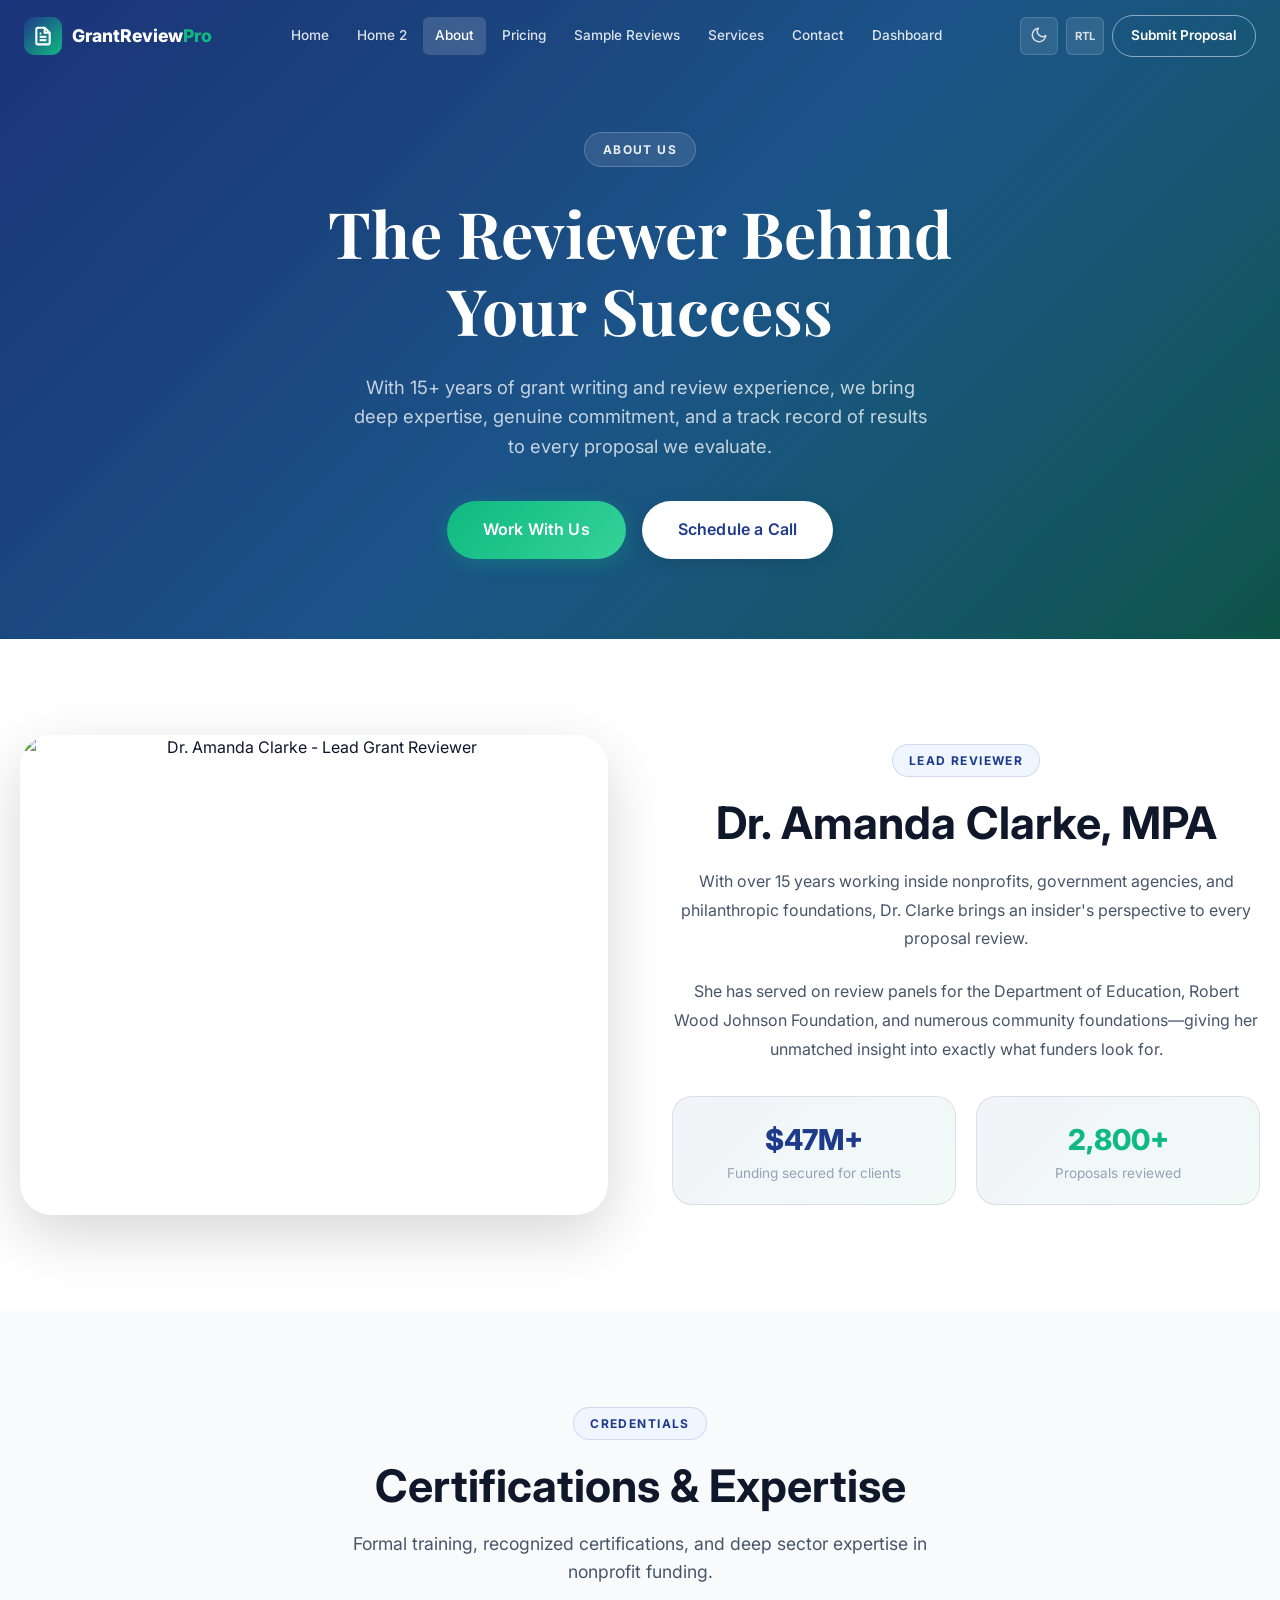
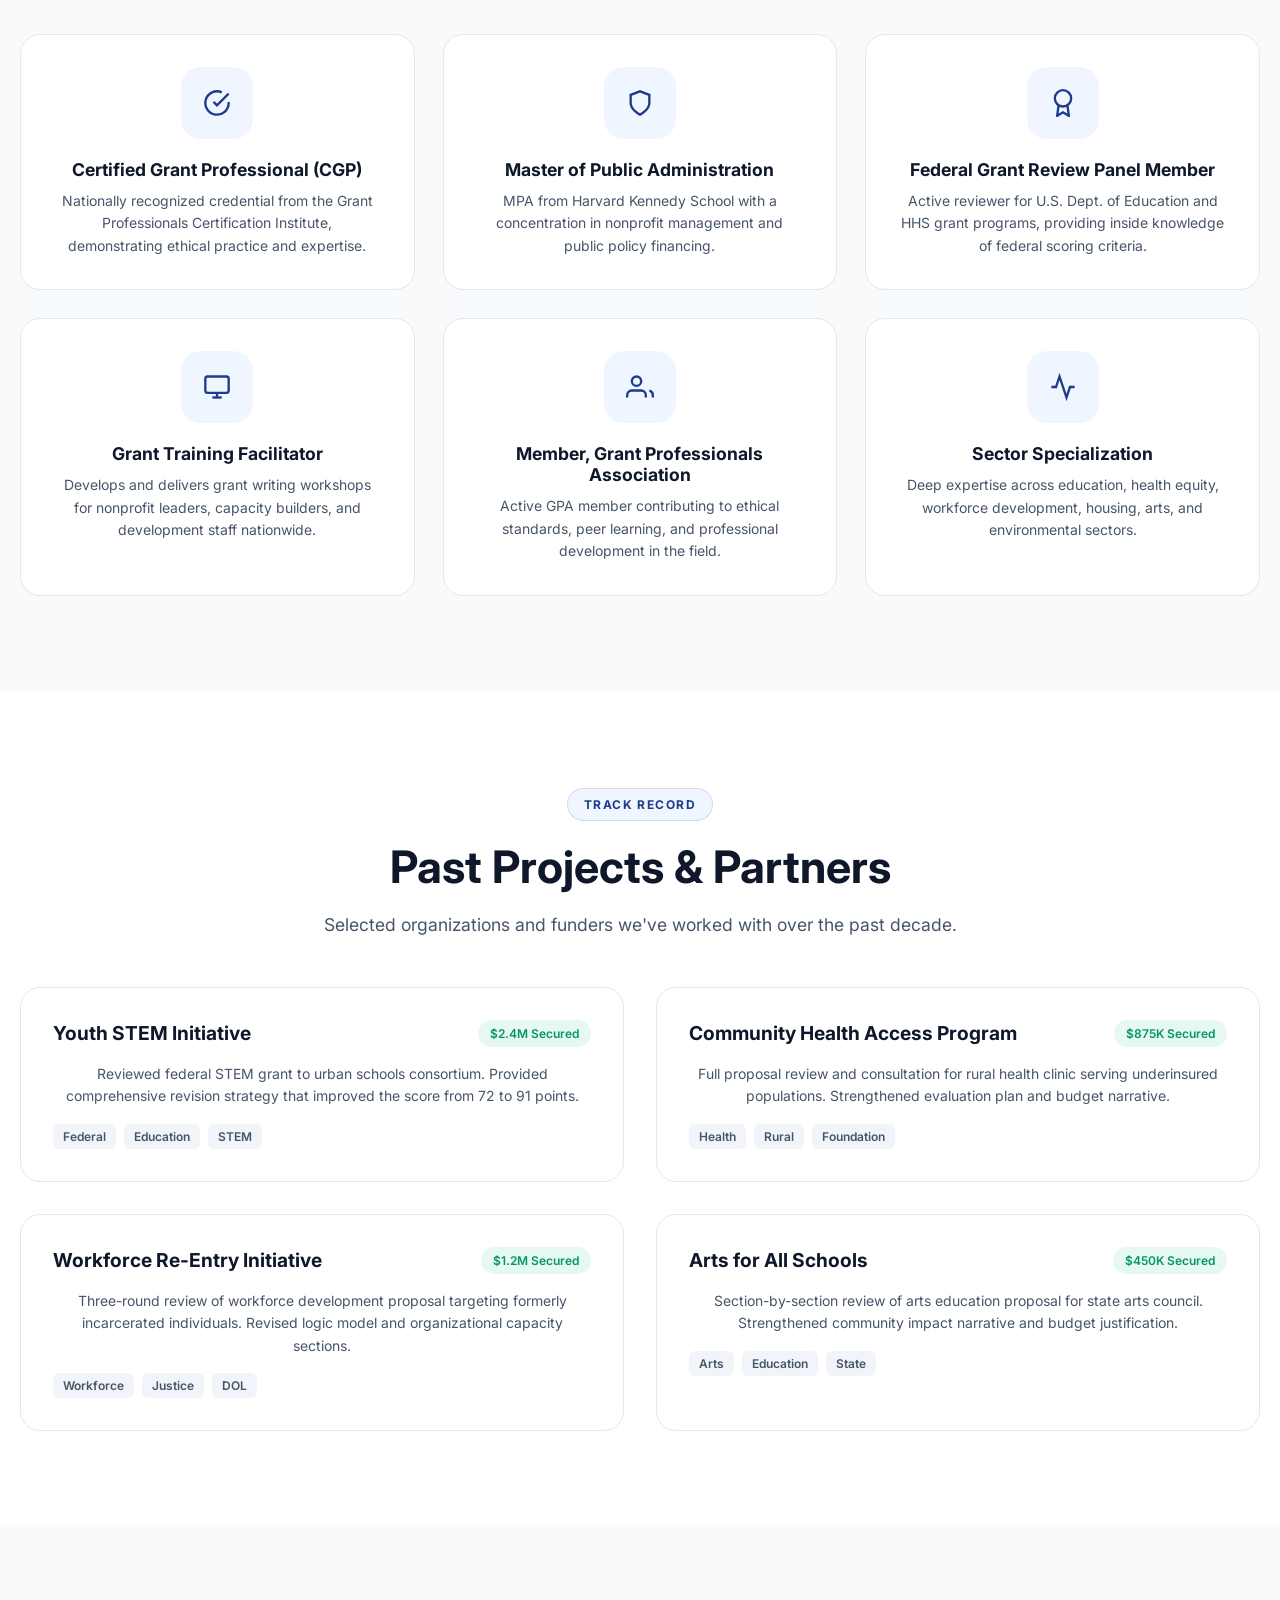
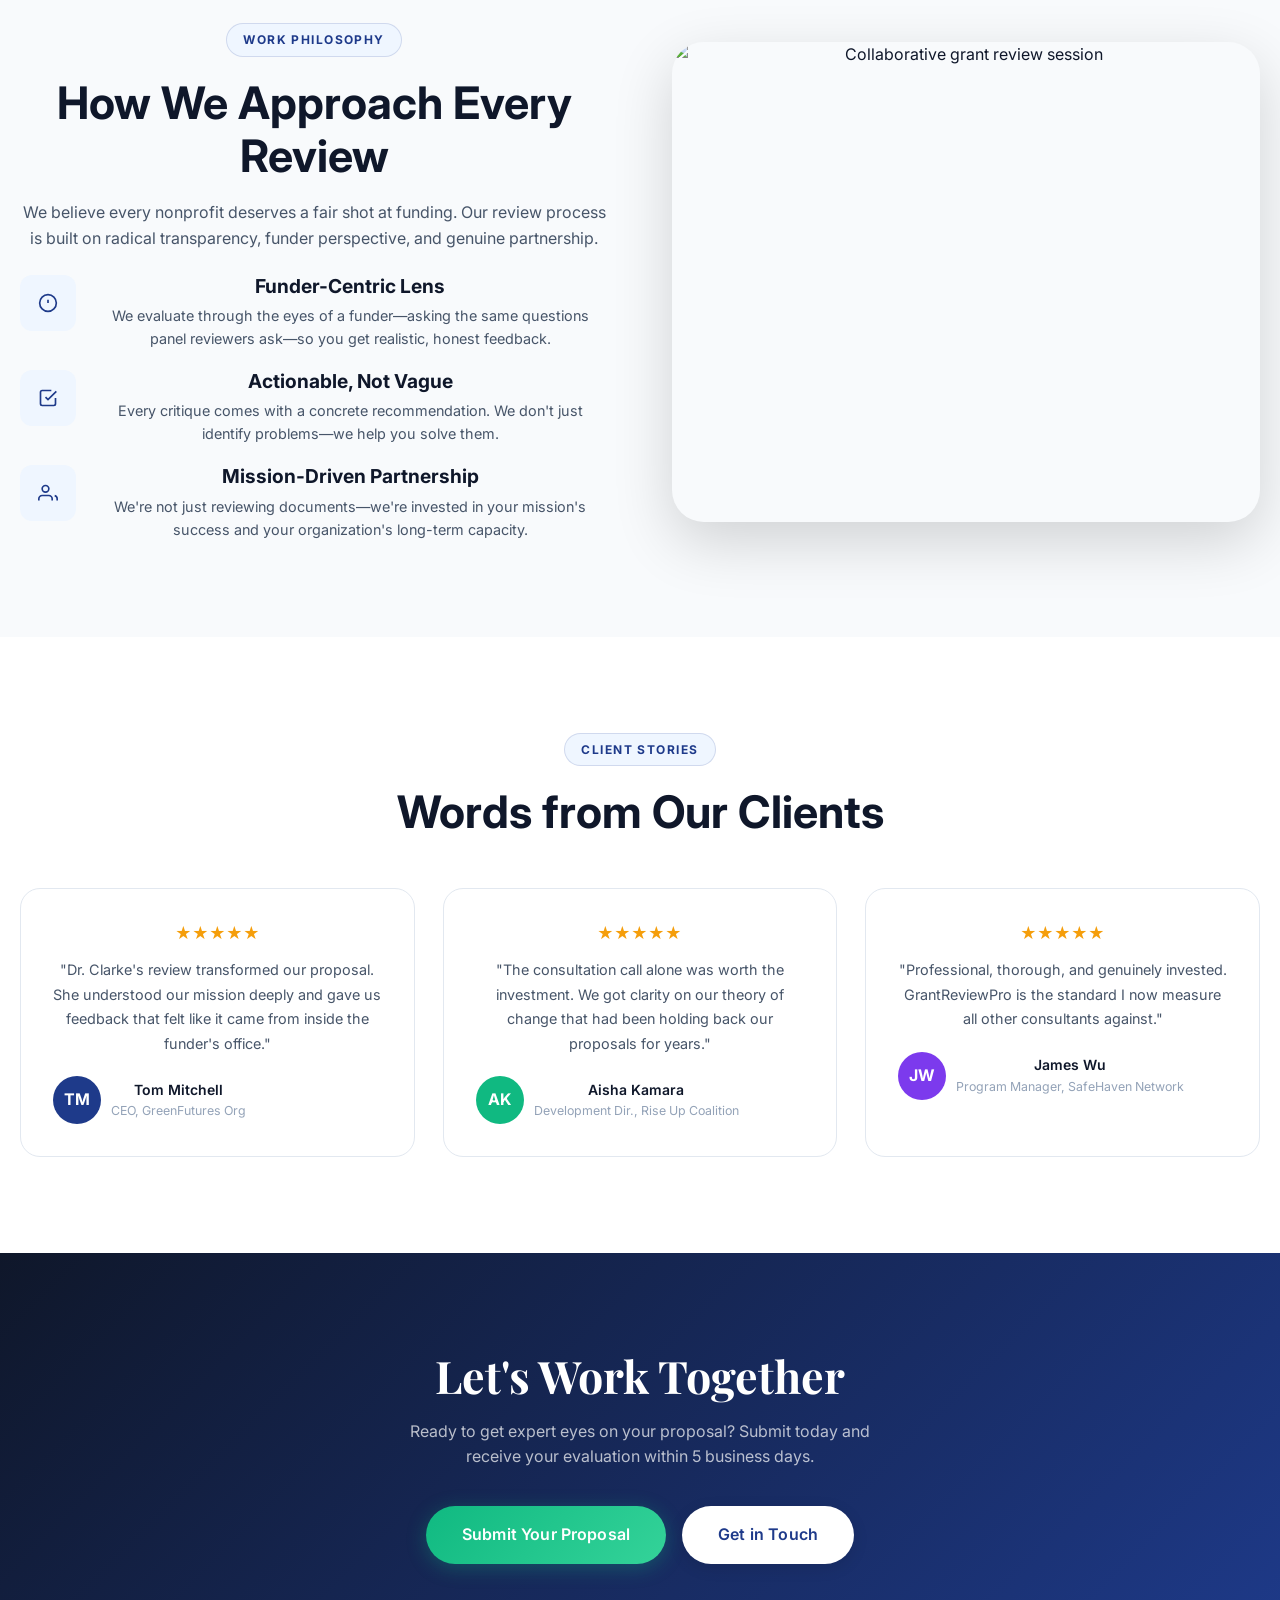
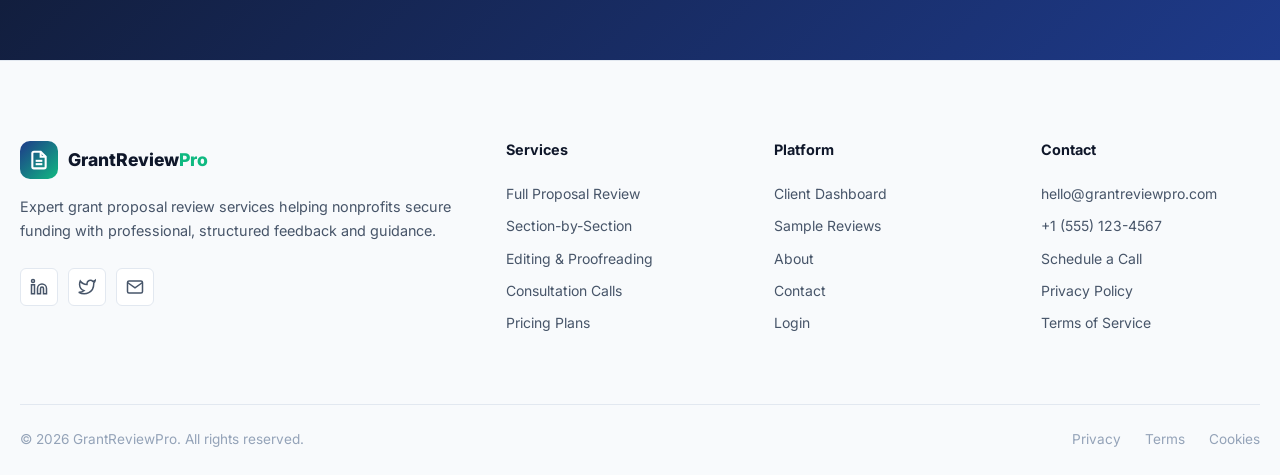
==== commit e7e3bd16: "in RTL change as RTL text Button to all pages" ====
--- a/about.html
+++ b/about.html
@@ -4,6 +4,7 @@
 <meta charset="UTF-8"/>
 <meta name="viewport" content="width=device-width, initial-scale=1.0"/>
 <title>About – GrantReviewPro</title>
+<link rel="icon" type="image/png" href="assets/images/favicon.png"/>
 <meta name="description" content="Meet the expert behind GrantReviewPro. 15+ years of grant review experience helping nonprofits secure funding."/>
 <link href="https://fonts.googleapis.com/css2?family=Inter:wght@300;400;500;600;700;800;900&family=Playfair+Display:wght@600;700;800&display=swap" rel="stylesheet"/>
 <link rel="stylesheet" href="assets/css/main.css"/>
@@ -218,7 +219,7 @@
       <div class="card reveal stagger-1">
         <div style="color:var(--accent);margin-bottom:12px">★★★★★</div>
         <p style="font-size:.9rem;line-height:1.7;margin-bottom:20px">"Dr. Clarke's review transformed our proposal. She understood our mission deeply and gave us feedback that felt like it came from inside the funder's office."</p>
-        <div style="display:flex;align-items:center;gap:10px">
+        <div class="story-author" style="display:flex;align-items:center;gap:10px">
           <div class="avatar" style="background:var(--primary);color:#fff">TM</div>
           <div><div style="font-weight:600;font-size:.875rem">Tom Mitchell</div><div style="font-size:.775rem;color:var(--text-muted)">CEO, GreenFutures Org</div></div>
         </div>
@@ -226,7 +227,7 @@
       <div class="card reveal stagger-2">
         <div style="color:var(--accent);margin-bottom:12px">★★★★★</div>
         <p style="font-size:.9rem;line-height:1.7;margin-bottom:20px">"The consultation call alone was worth the investment. We got clarity on our theory of change that had been holding back our proposals for years."</p>
-        <div style="display:flex;align-items:center;gap:10px">
+        <div class="story-author" style="display:flex;align-items:center;gap:10px">
           <div class="avatar" style="background:var(--secondary);color:#fff">AK</div>
           <div><div style="font-weight:600;font-size:.875rem">Aisha Kamara</div><div style="font-size:.775rem;color:var(--text-muted)">Development Dir., Rise Up Coalition</div></div>
         </div>
@@ -234,7 +235,7 @@
       <div class="card reveal stagger-3">
         <div style="color:var(--accent);margin-bottom:12px">★★★★★</div>
         <p style="font-size:.9rem;line-height:1.7;margin-bottom:20px">"Professional, thorough, and genuinely invested. GrantReviewPro is the standard I now measure all other consultants against."</p>
-        <div style="display:flex;align-items:center;gap:10px">
+        <div class="story-author" style="display:flex;align-items:center;gap:10px">
           <div class="avatar" style="background:#7C3AED;color:#fff">JW</div>
           <div><div style="font-weight:600;font-size:.875rem">James Wu</div><div style="font-size:.775rem;color:var(--text-muted)">Program Manager, SafeHaven Network</div></div>
         </div>
--- a/assets/css/main.css
+++ b/assets/css/main.css
@@ -314,6 +314,30 @@
   border-radius: var(--radius-md);
 }
 
+/* Testimonials */
+.testimonial-stars {
+  display: flex;
+  gap: 4px;
+  margin-bottom: 16px;
+  justify-content: center;
+}
+
+.testimonial-author {
+  display: flex;
+  align-items: center;
+  gap: 12px;
+  justify-content: center;
+  text-align: left;
+}
+
+@media (max-width: 768px) {
+  .testimonial-author {
+    flex-direction: column;
+    text-align: center;
+    gap: 8px;
+  }
+}
+
 /* ── Badge ── */
 .badge {
   display: inline-flex;
@@ -783,24 +807,112 @@
   .grid-3,
   .grid-4 {
     grid-template-columns: 1fr;
-  }
-
+    gap: 32px;
+  }
+
+  .container {
+    padding: 0 24px;
+    text-align: center;
+  }
+
+  .section-desc {
+    margin: 0 auto 24px;
+  }
+
+  .flex-between, .flex-center {
+    flex-direction: column !important;
+    justify-content: center !important;
+    text-align: center !important;
+    gap: 24px !important;
+  }
+
+  .hero-actions {
+    flex-direction: column;
+    gap: 12px;
+    width: 100%;
+    max-width: 480px;
+    margin: 0 auto;
+  }
+
+  .btn {
+    width: 100%;
+    max-width: 400px;
+    margin: 0 auto;
+    justify-content: center;
+    white-space: normal; /* Allow wrapping on small screens */
+    text-align: center;
+  }
+
+  .btn-lg {
+    padding: 14px 28px;
+  }
+
+  /* Center grid items */
+  .grid-2 > *, .grid-3 > *, .grid-4 > * {
+    margin: 0 auto;
+    width: 100%;
+  }
+
+  /* Center client story author rows */
+  .story-author {
+    justify-content: center;
+    text-align: center;
+  }
+
+  .story-author > div:last-child {
+    text-align: left;
+  }
+
+  .card {
+    max-width: 100%;
+  }
+
+  .testimonial-author {
+    flex-direction: column;
+    text-align: center;
+    gap: 8px;
+  }
+}
+
+@media (max-width: 760px) {
+  .container {
+    padding: 0 20px;
+  }
+  
+  .section-title {
+    font-size: 2rem;
+  }
+  
+  .btn {
+    min-width: 260px;
+  }
+}
+
+@media (max-width: 480px) {
+  h1 {
+    font-size: 2.2rem;
+  }
+
+  h2 {
+    font-size: 1.8rem;
+  }
+
+  .btn {
+    padding: 14px 20px;
+  }
+  
+  .hero-stats {
+    gap: 24px;
+    flex-direction: column;
+    align-items: center;
+  }
+}
+
+@media (max-width: 360px) {
   .container {
     padding: 0 16px;
   }
 
-  .btn-lg {
-    padding: 14px 28px;
-  }
-}
-
-@media (max-width: 760px) {
-  .container {
-    padding: 0 15px;
-  }
-}
-
-@media (max-width: 480px) {
   h1 {
     font-size: 1.9rem;
   }
@@ -808,15 +920,18 @@
   h2 {
     font-size: 1.6rem;
   }
-}
-
-@media (max-width: 360px) {
-
-  h1,
-  h2,
-  h3,
-  p {
+
+  h3 {
+    font-size: 1.4rem;
+  }
+
+  p, .section-desc {
+    font-size: 0.95rem;
     text-align: center;
     word-break: break-word;
   }
+  
+  .btn {
+    font-size: 0.9rem;
+  }
 }
--- a/assets/css/nav.css
+++ b/assets/css/nav.css
@@ -244,14 +244,23 @@
   border-bottom: 1px solid var(--border-light);
   font-size: .95rem;
   background: none !important;
+  text-align: center;
 }
 
 .mobile-menu .nav-link:last-of-type {
   border-bottom: none;
 }
 
-.mobile-menu .nav-link:hover {
-  color: var(--primary);
+.mobile-menu .nav-link:hover,
+.mobile-menu .nav-link.active {
+  color: var(--primary);
+  font-weight: 600;
+}
+
+.mobile-menu .nav-link.active {
+  background: var(--surface-2) !important;
+  padding-left: 12px;
+  border-left: 4px solid var(--primary);
 }
 
 .mobile-menu-actions {
@@ -267,6 +276,7 @@
   display: flex;
   gap: 12px;
   margin-top: 12px;
+  justify-content: center;
 }
 
 .mobile-menu .nav-icon-btn {
@@ -516,7 +526,7 @@
   }
 }
 
-@media (max-width: 900px) {
+@media (max-width: 1024px) {
   .nav-links {
     display: none;
   }
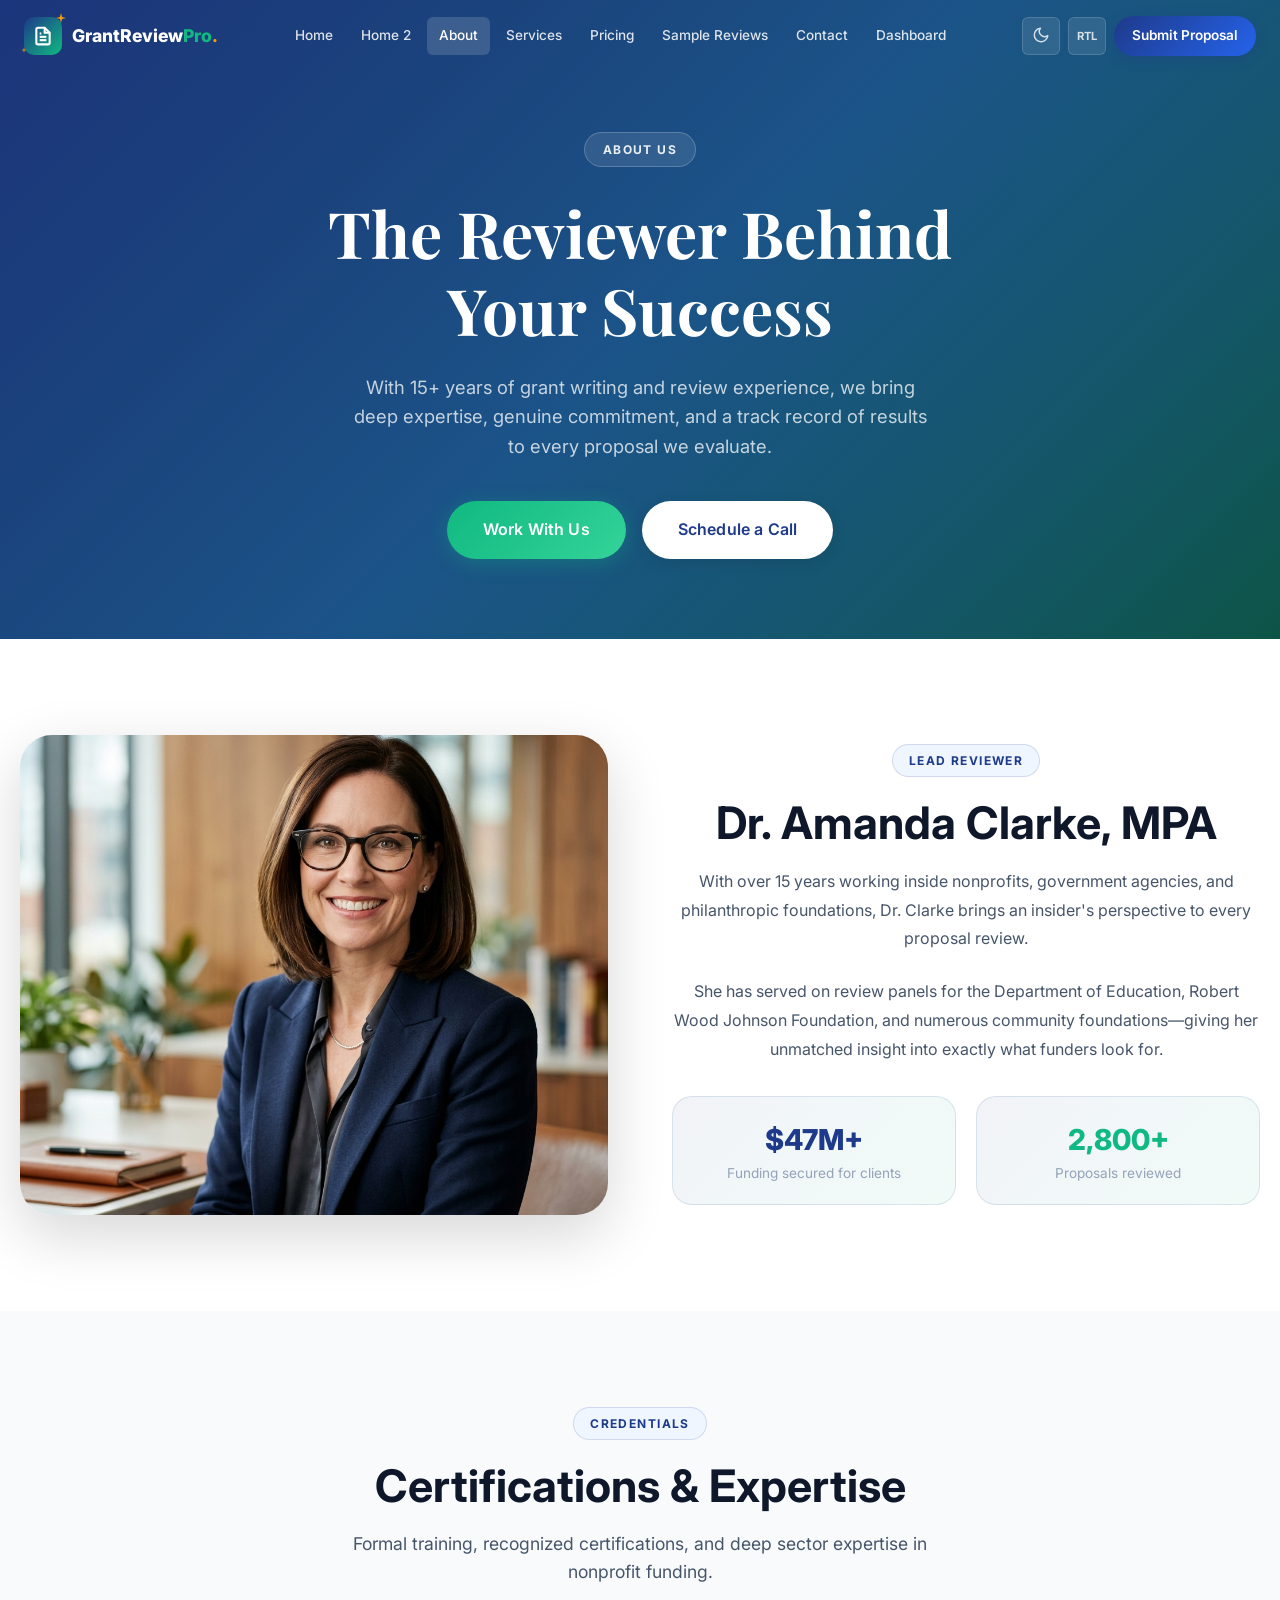
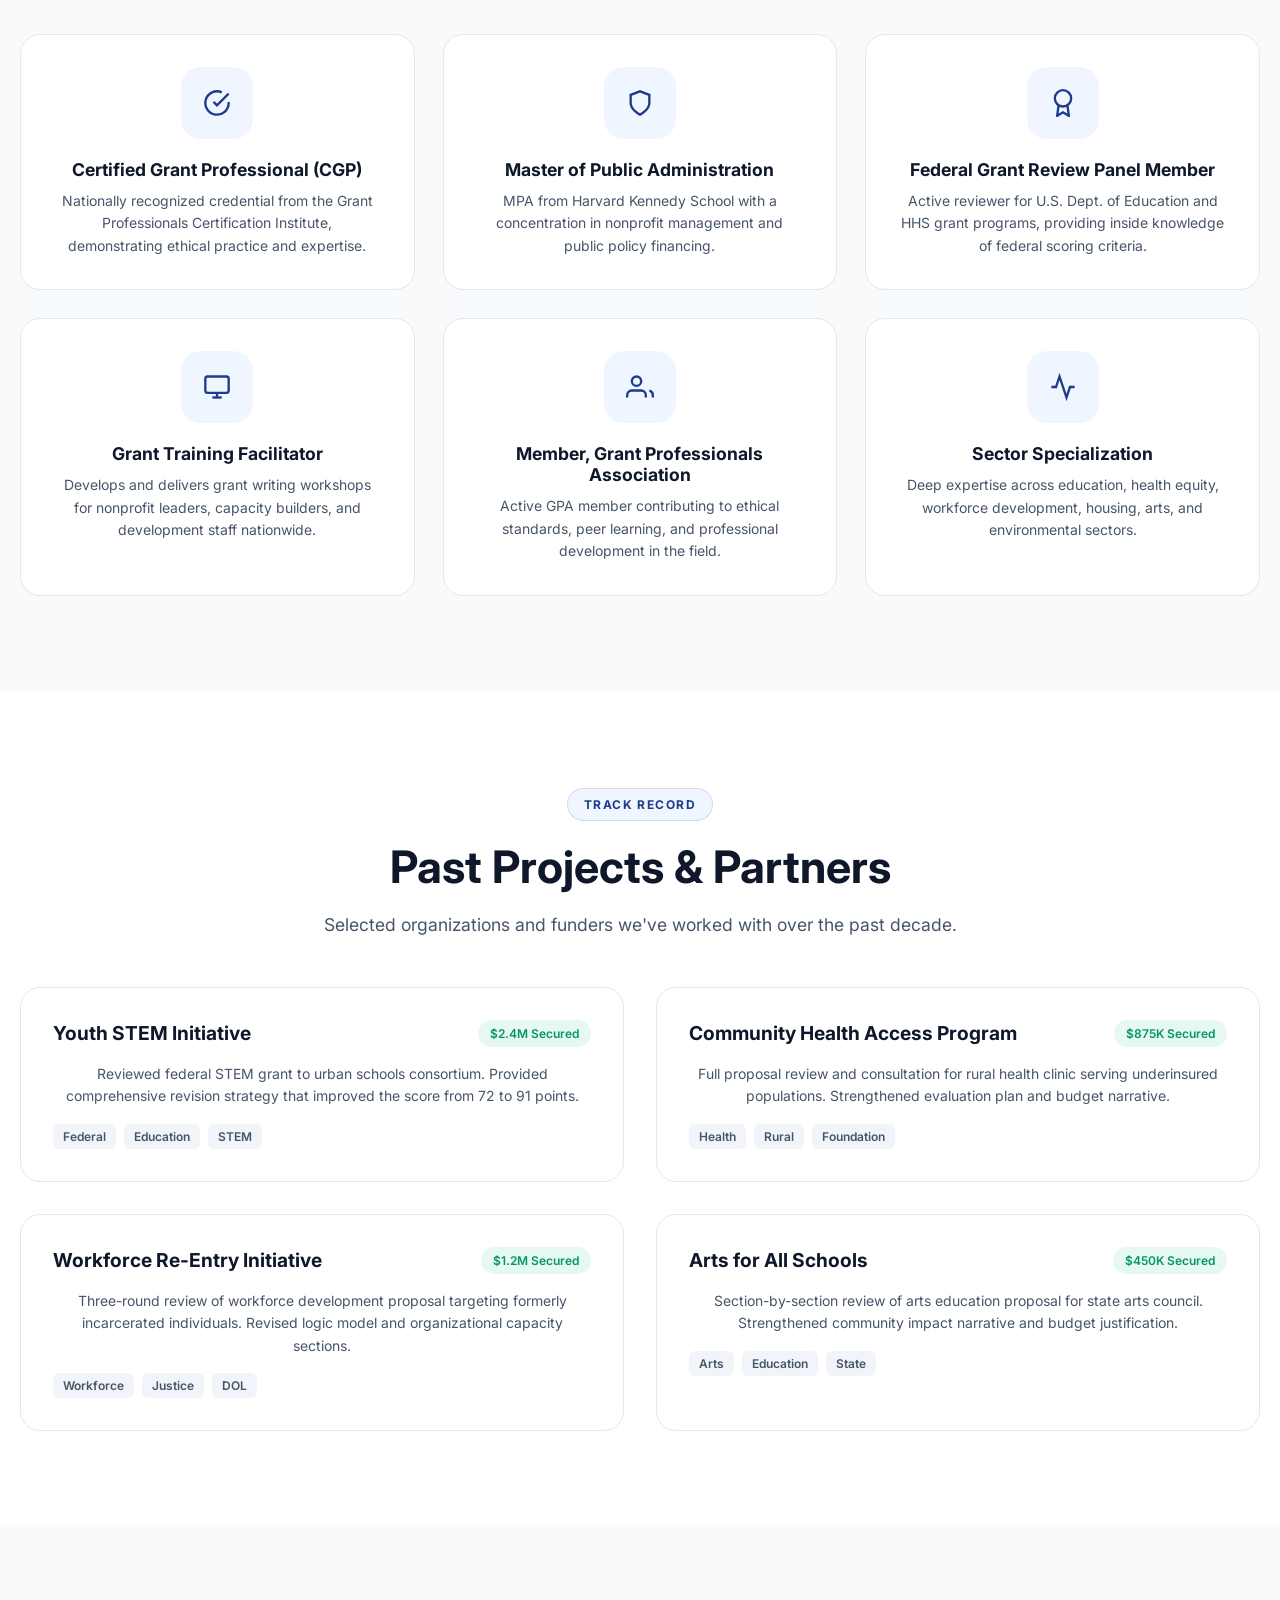
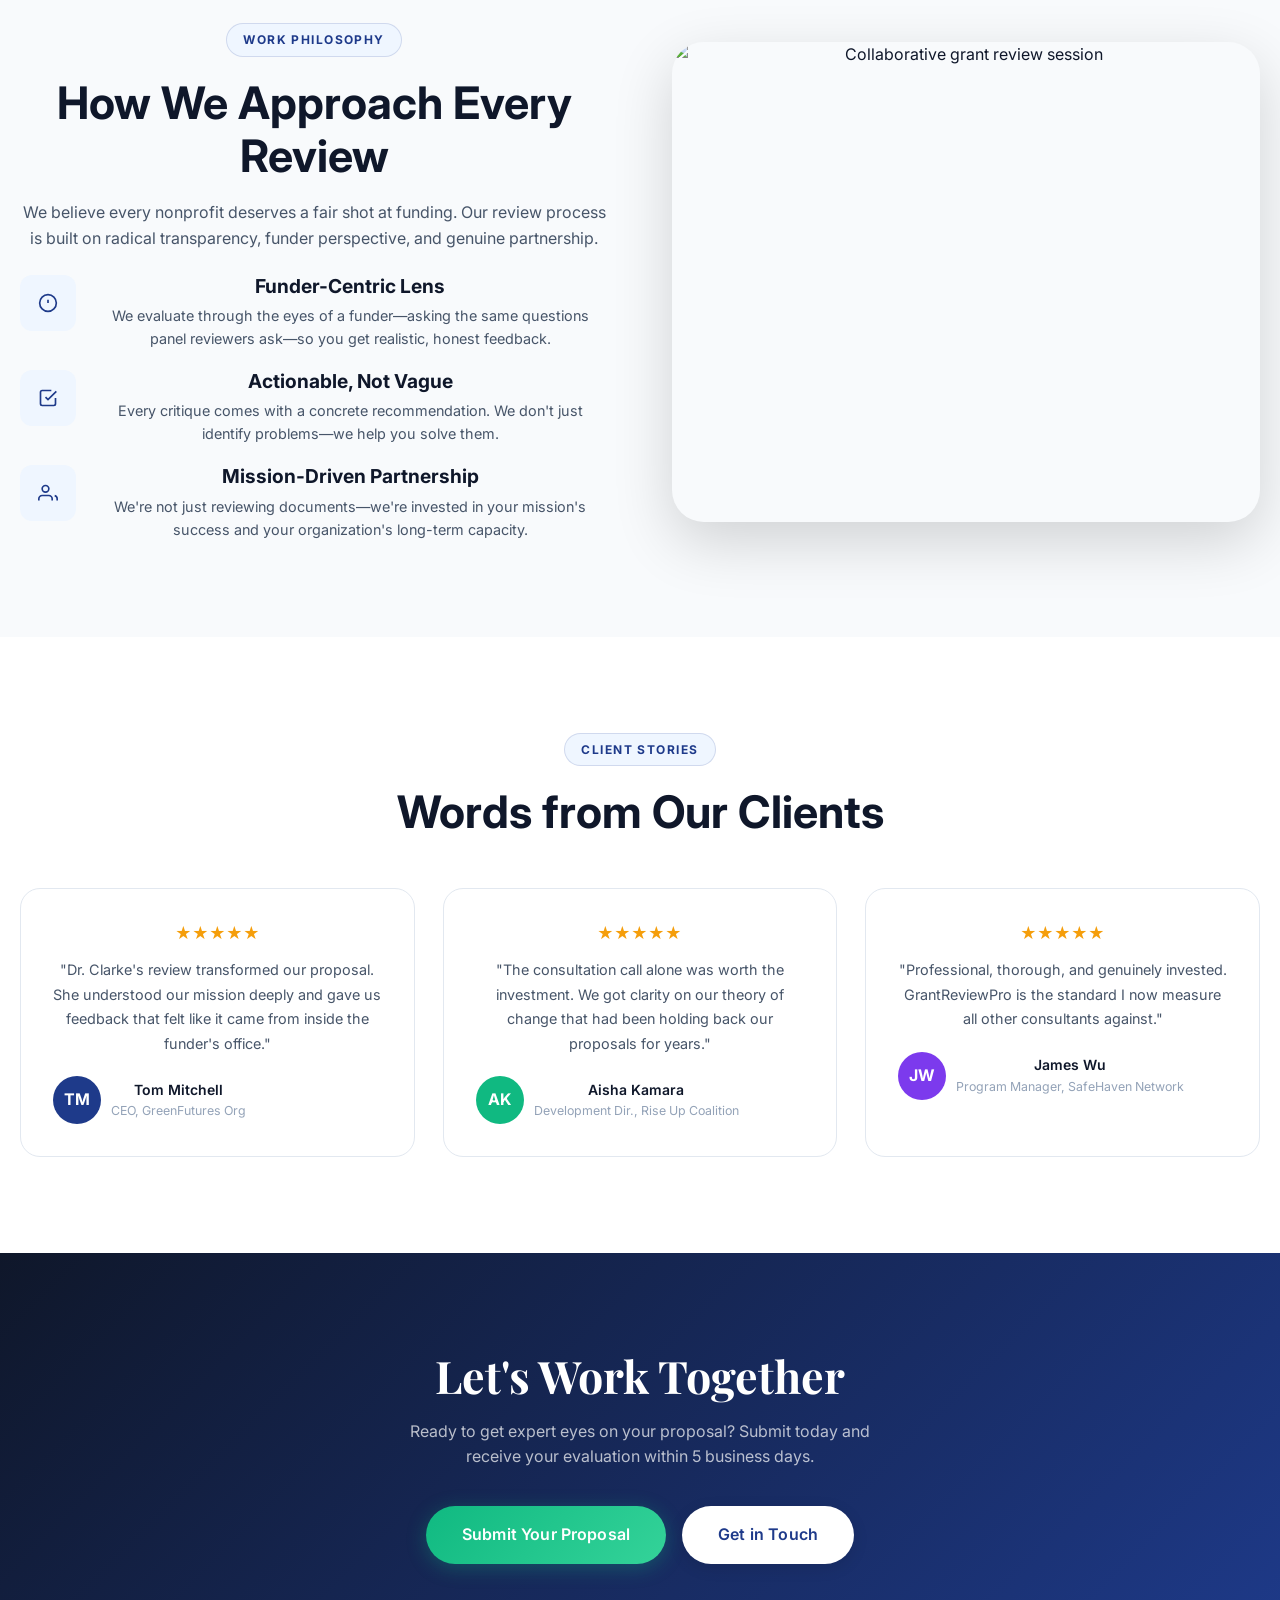
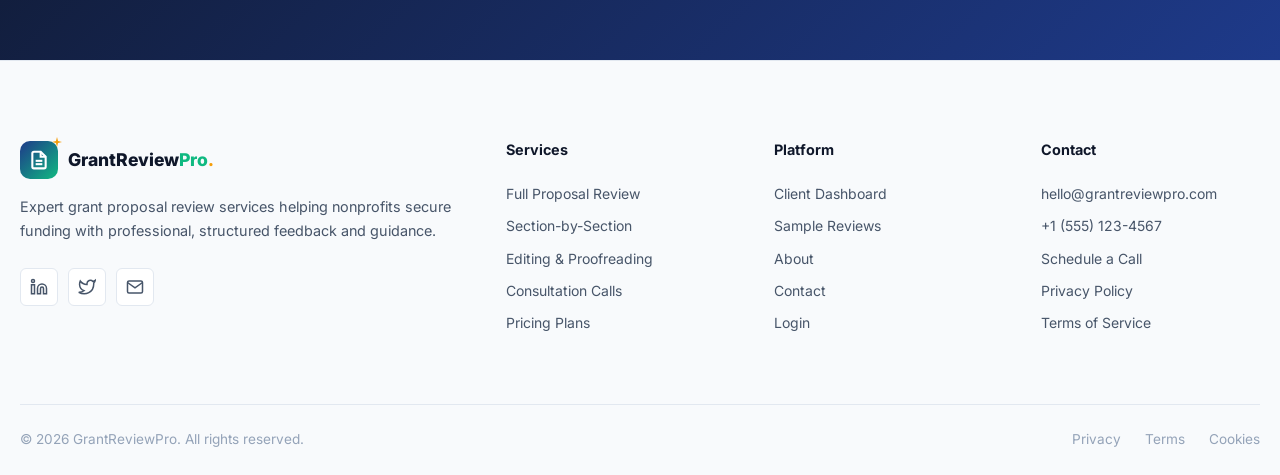
==== commit d8e37eea: "Home2 page add 1 section about the service offerings by the them given so it looks complete" ====
--- a/about.html
+++ b/about.html
@@ -33,7 +33,7 @@
   <div class="container">
     <div class="grid-2" style="align-items:center;gap:64px">
       <div class="reveal-left">
-        <img src="https://images.unsplash.com/photo-1573496359142-b8d87734a5a2?w=800&q=80" alt="Dr. Amanda Clarke - Lead Grant Reviewer" style="border-radius:var(--radius-xl);height:480px;object-fit:cover;box-shadow:var(--shadow-xl)"/>
+        <img src="assets/images/reviewer_amanda.png" alt="Dr. Amanda Clarke - Lead Grant Reviewer" style="border-radius:var(--radius-xl);height:480px;object-fit:cover;box-shadow:var(--shadow-xl)"/>
       </div>
       <div class="reveal-right">
         <div class="section-label">Lead Reviewer</div>
